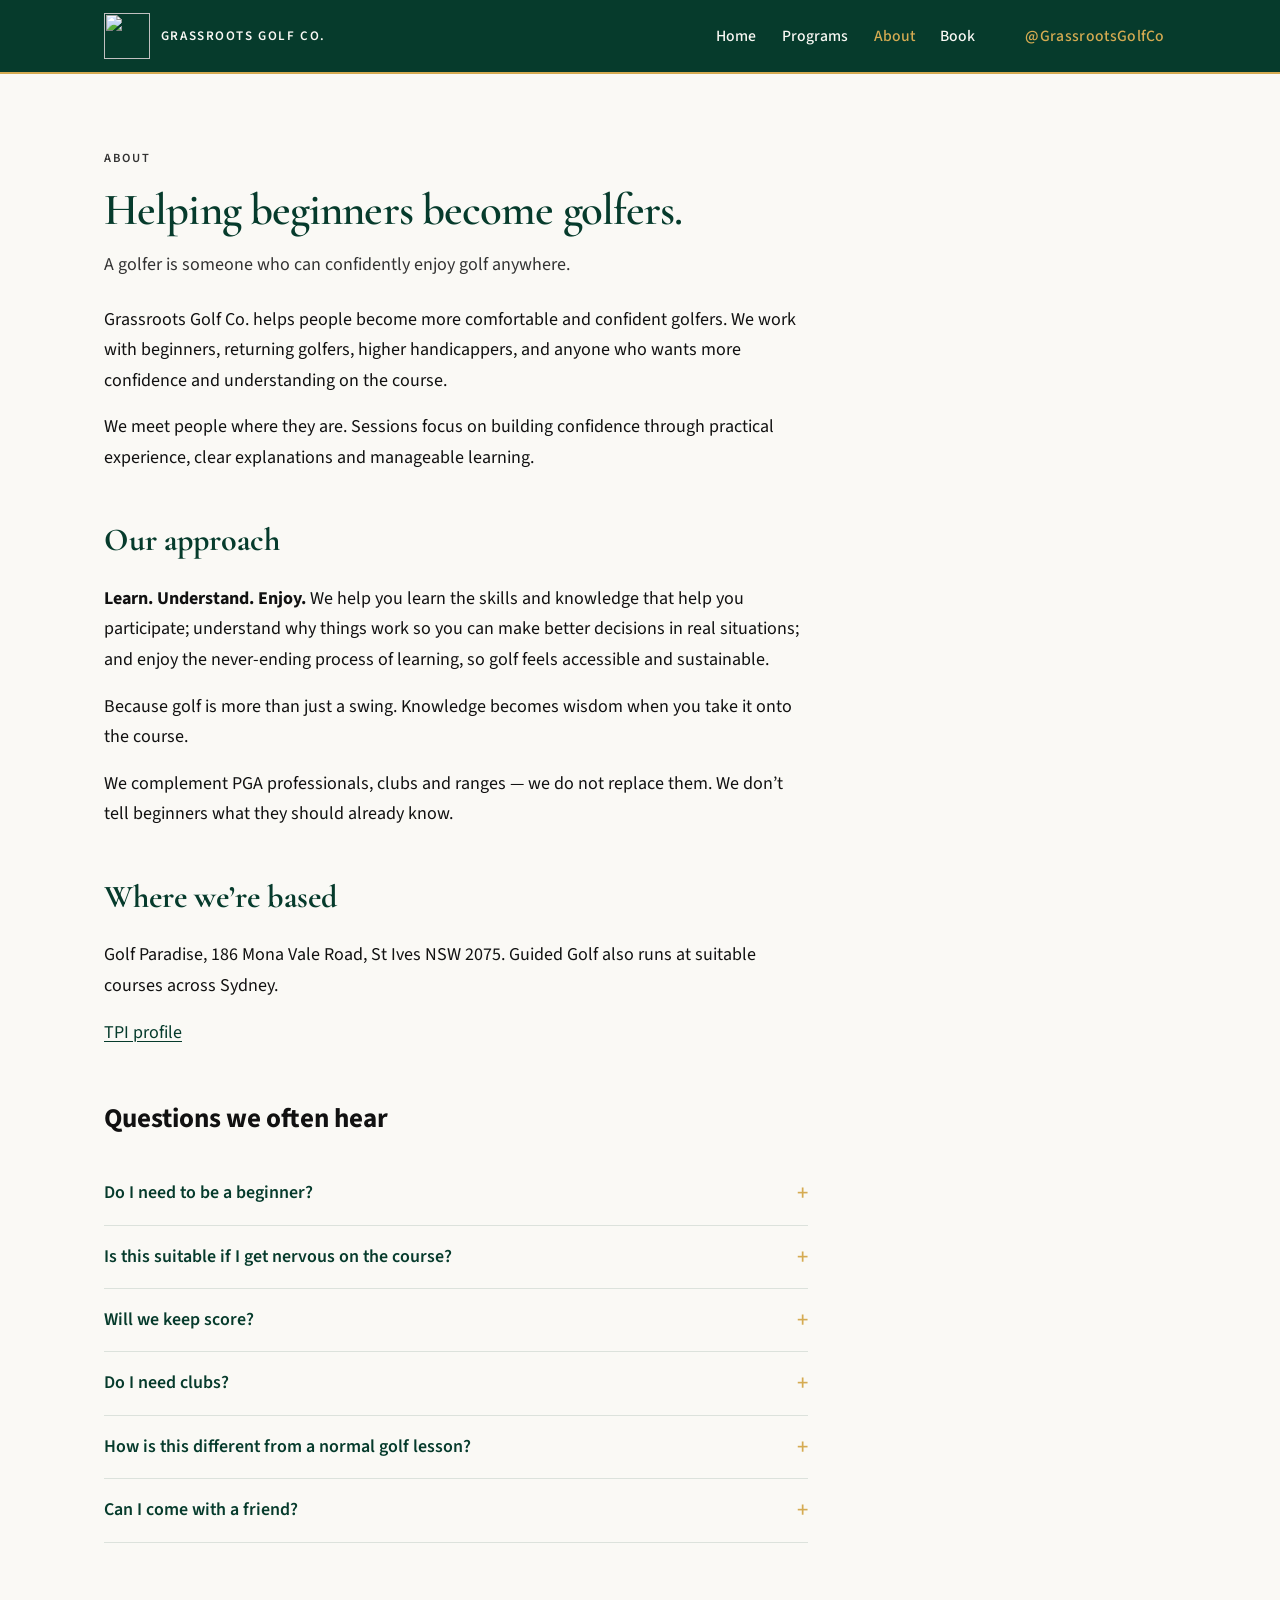
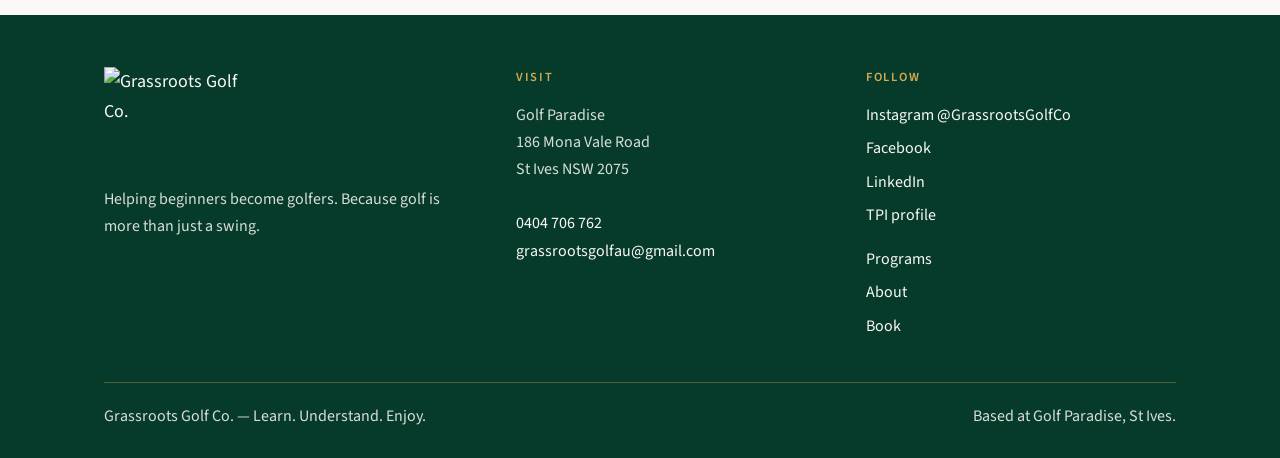
==== about.html @ ed4fa61e "Add About and Book pages, contact redirect and README" ====
<!DOCTYPE html>
<html lang="en-AU">
<head>
  <meta charset="UTF-8">
  <meta name="viewport" content="width=device-width, initial-scale=1.0">
  <title>About — Grassroots Golf Co.</title>
  <meta name="description" content="Grassroots Golf Co. helps beginners become golfers. Learn. Understand. Enjoy. Based at Golf Paradise, St Ives.">
  <link rel="icon" type="image/png" sizes="32x32" href="favicon-32.png">
  <link rel="icon" type="image/png" sizes="48x48" href="favicon-48.png">
  <link rel="apple-touch-icon" href="apple-touch-icon.png">
  <link rel="preconnect" href="https://fonts.googleapis.com">
  <link rel="preconnect" href="https://fonts.gstatic.com" crossorigin>
  <link href="https://fonts.googleapis.com/css2?family=Cormorant+Garamond:ital,wght@0,500;0,600;0,700;1,500&family=Source+Sans+3:ital,wght@0,400;0,500;0,600;1,400&display=swap" rel="stylesheet">
  <link rel="stylesheet" href="styles.css">
</head>
<body>
  <a class="skip-link" href="#main">Skip to content</a>
  <header class="site-header">
    <div class="header-inner">
      <a class="logo" href="index.html">
        <img src="logo-mark.png" width="256" height="253" alt="">
        <span class="logo-text">Grassroots Golf Co.</span>
      </a>
      <button type="button" class="nav-toggle" aria-controls="site-nav" aria-expanded="false" aria-label="Open menu">
        <span class="nav-toggle-bar"></span>
      </button>
      <nav id="site-nav" class="site-nav" aria-label="Primary">
        <ul>
          <li><a href="index.html">Home</a></li>
          <li><a href="programs.html">Programs</a></li>
          <li><a href="about.html" aria-current="page">About</a></li>
          <li><a href="book.html">Book</a></li>
        </ul>
        <a class="header-ig" href="https://www.instagram.com/grassrootsgolfco/" target="_blank" rel="noopener noreferrer">@GrassrootsGolfCo</a>
      </nav>
    </div>
  </header>
  <main id="main">
    <header class="page-hero">
      <div class="wrap">
        <p class="eyebrow">About</p>
        <h1>Helping beginners become golfers.</h1>
        <p>A golfer is someone who can confidently enjoy golf anywhere.</p>
      </div>
    </header>
    <div class="wrap" style="padding-bottom:4.5rem">
      <div class="prose">
        <p>Grassroots Golf Co. helps people become more comfortable and confident golfers. We work with beginners, returning golfers, higher handicappers, and anyone who wants more confidence and understanding on the course.</p>
        <p>We meet people where they are. Sessions focus on building confidence through practical experience, clear explanations and manageable learning.</p>
        <h2>Our approach</h2>
        <p><strong>Learn. Understand. Enjoy.</strong> We help you learn the skills and knowledge that help you participate; understand why things work so you can make better decisions in real situations; and enjoy the never-ending process of learning, so golf feels accessible and sustainable.</p>
        <p>Because golf is more than just a swing. Knowledge becomes wisdom when you take it onto the course.</p>
        <p>We complement PGA professionals, clubs and ranges — we do not replace them. We don’t tell beginners what they should already know.</p>
        <h2>Where we’re based</h2>
        <p>Golf Paradise, 186 Mona Vale Road, St Ives NSW 2075. Guided Golf also runs at suitable courses across Sydney.</p>
        <p><a href="https://www.mytpi.com/experts/775845" target="_blank" rel="noopener noreferrer">TPI profile</a></p>
      </div>
      <section class="faq" aria-labelledby="faq-heading">
        <h2 id="faq-heading">Questions we often hear</h2>
        <div class="faq-item">
          <details>
            <summary>Do I need to be a beginner?</summary>
            <p>No. We work with beginners, returning golfers, and people who already play but want more confidence and understanding on the course.</p>
          </details>
        </div>
        <div class="faq-item">
          <details>
            <summary>Is this suitable if I get nervous on the course?</summary>
            <p>Yes. A big part of what we do is helping golf feel less intimidating. The environment is practical, supportive and low pressure.</p>
          </details>
        </div>
        <div class="faq-item">
          <details>
            <summary>Will we keep score?</summary>
            <p>Only if it helps you. The focus is learning, confidence and enjoyment — not chasing a number.</p>
          </details>
        </div>
        <div class="faq-item">
          <details>
            <summary>Do I need clubs?</summary>
            <p>Bring them if you have them. If you don’t, mention it when you get in touch.</p>
          </details>
        </div>
        <div class="faq-item">
          <details>
            <summary>How is this different from a normal golf lesson?</summary>
            <p>The focus is comfortable playing: decisions, etiquette, expectations and real situations — not just the swing.</p>
          </details>
        </div>
        <div class="faq-item">
          <details>
            <summary>Can I come with a friend?</summary>
            <p>Yes. Guided Golf works well with small groups, and you are welcome to invite a friend. They should register too so their place can be accounted for.</p>
          </details>
        </div>
      </section>
    </div>
  </main>
  <footer class="site-footer">
    <div class="wrap">
      <div class="footer-grid">
        <div class="footer-brand">
          <img src="logo-lockup.png" width="507" height="349" alt="Grassroots Golf Co." class="footer-logo">
          <p>Helping beginners become golfers. Because golf is more than just a swing.</p>
        </div>
        <div>
          <h2>Visit</h2>
          <address>
            Golf Paradise<br>
            186 Mona Vale Road<br>
            St Ives NSW 2075<br><br>
            <a href="tel:+61404706762">0404 706 762</a><br>
            <a href="mailto:grassrootsgolfau@gmail.com">grassrootsgolfau@gmail.com</a>
          </address>
        </div>
        <div>
          <h2>Follow</h2>
          <ul class="social-links">
            <li><a href="https://www.instagram.com/grassrootsgolfco/" target="_blank" rel="noopener noreferrer">Instagram @GrassrootsGolfCo</a></li>
            <li><a href="https://www.facebook.com/profile.php?id=61594531462794" target="_blank" rel="noopener noreferrer">Facebook</a></li>
            <li><a href="https://www.linkedin.com/company/grasroots-golf-co" target="_blank" rel="noopener noreferrer">LinkedIn</a></li>
            <li><a href="https://www.mytpi.com/experts/775845" target="_blank" rel="noopener noreferrer">TPI profile</a></li>
          </ul>
          <ul class="footer-links" style="margin-top:1rem">
            <li><a href="programs.html">Programs</a></li>
            <li><a href="about.html">About</a></li>
            <li><a href="book.html">Book</a></li>
          </ul>
        </div>
      </div>
      <div class="footer-bottom">
        <p>Grassroots Golf Co. — Learn. Understand. Enjoy.</p>
        <p>Based at Golf Paradise, St Ives.</p>
      </div>
    </div>
  </footer>
  <script src="site.js"></script>
</body>
</html>
---- styles.css ----
/* Grassroots Golf Co. — A31 refresh
   Palette: cream #FAF9F5, forest green #063B2C, gold #D5AB52, black #111 */
:root {
  --cream: #FAF9F5;
  --cream-soft: #F1EEE6;
  --green: #063B2C;
  --green-shade: #04281E;
  --gold: #D5AB52;
  --gold-soft: #E3C37A;
  --black: #111111;
  --black-muted: #333333;
  --text: #111111;
  --header-h: 4.5rem;
  --shadow: 0 12px 40px rgba(6, 59, 44, 0.08);
  --radius: 1.1rem;
  --max: 70rem;
  --font-body: "Source Sans 3", "Segoe UI", sans-serif;
  --font-display: "Cormorant Garamond", Georgia, serif;
}

*,
*::before,
*::after {
  box-sizing: border-box;
  margin: 0;
  padding: 0;
}

html {
  scroll-behavior: smooth;
}

body {
  font-family: var(--font-body);
  font-size: 1.125rem;
  line-height: 1.7;
  color: var(--text);
  background: var(--cream);
  min-height: 100vh;
}

img {
  max-width: 100%;
  height: auto;
  display: block;
}

a {
  color: var(--green);
  text-decoration-thickness: 1px;
  text-underline-offset: 0.18em;
}

a:hover {
  color: var(--black);
}

:focus-visible {
  outline: 2px solid var(--gold);
  outline-offset: 3px;
}

.skip-link {
  position: absolute;
  left: 0.75rem;
  top: -3rem;
  z-index: 200;
  background: var(--gold);
  color: var(--black);
  padding: 0.5rem 0.9rem;
  font-weight: 600;
  text-decoration: none;
}

.skip-link:focus {
  top: 0.75rem;
}

/* Header */
.site-header {
  position: sticky;
  top: 0;
  z-index: 100;
  background: var(--green);
  border-bottom: 2px solid var(--gold);
}

.header-inner {
  max-width: var(--max);
  margin: 0 auto;
  min-height: var(--header-h);
  padding: 0.6rem 1.5rem;
  display: flex;
  align-items: center;
  justify-content: space-between;
  gap: 1rem;
}

.logo {
  display: flex;
  align-items: center;
  gap: 0.7rem;
  text-decoration: none;
  color: var(--cream);
  min-width: 0;
}

.logo:hover {
  color: var(--cream);
}

.logo img {
  width: 2.85rem;
  height: 2.85rem;
  object-fit: contain;
  flex-shrink: 0;
}

.logo-text {
  font-family: var(--font-body);
  font-weight: 600;
  font-size: 0.82rem;
  letter-spacing: 0.12em;
  text-transform: uppercase;
  white-space: nowrap;
}

.nav-toggle {
  display: none;
  width: 2.75rem;
  height: 2.75rem;
  border: 1px solid rgba(213, 171, 82, 0.55);
  border-radius: 0.4rem;
  background: transparent;
  cursor: pointer;
  position: relative;
}

.nav-toggle-bar,
.nav-toggle-bar::before,
.nav-toggle-bar::after {
  content: "";
  display: block;
  width: 1.15rem;
  height: 2px;
  background: var(--cream);
  position: absolute;
  left: 50%;
  margin-left: -0.575rem;
  transition: transform 0.2s ease, top 0.2s ease, opacity 0.2s ease;
}

.nav-toggle-bar {
  top: 50%;
  margin-top: -1px;
}

.nav-toggle-bar::before {
  top: -6px;
}

.nav-toggle-bar::after {
  top: 6px;
}

.nav-toggle[aria-expanded="true"] .nav-toggle-bar {
  background: transparent;
}

.nav-toggle[aria-expanded="true"] .nav-toggle-bar::before {
  top: 0;
  transform: rotate(45deg);
}

.nav-toggle[aria-expanded="true"] .nav-toggle-bar::after {
  top: 0;
  transform: rotate(-45deg);
}

.site-nav {
  display: flex;
  align-items: center;
  gap: 1.75rem;
}

.site-nav ul {
  list-style: none;
  display: flex;
  align-items: center;
  gap: 0.2rem;
}

.site-nav a {
  color: var(--cream);
  text-decoration: none;
  font-size: 0.98rem;
  font-weight: 500;
  padding: 0.45rem 0.7rem;
  border-radius: 0.35rem;
}

.site-nav a:hover,
.site-nav a:focus-visible {
  color: var(--gold);
}

.site-nav a[aria-current="page"] {
  color: var(--gold);
}

.header-ig {
  color: var(--gold) !important;
  font-size: 0.9rem;
  font-weight: 600;
  letter-spacing: 0.02em;
  text-decoration: none;
  white-space: nowrap;
}

.header-ig:hover {
  color: var(--cream) !important;
}

/* Layout */
.wrap {
  max-width: var(--max);
  margin: 0 auto;
  padding: 0 1.5rem;
}

/* Hero */
.hero {
  padding: 4.5rem 0 4rem;
}

.hero-grid {
  display: grid;
  grid-template-columns: 1.15fr 0.85fr;
  gap: 3rem;
  align-items: stretch;
}

.eyebrow {
  display: inline-block;
  font-size: 0.78rem;
  font-weight: 600;
  letter-spacing: 0.16em;
  text-transform: uppercase;
  color: var(--green);
  margin-bottom: 1rem;
}

.hero h1 {
  font-family: var(--font-display);
  font-weight: 600;
  font-size: clamp(2.4rem, 5.2vw, 4.15rem);
  line-height: 1.12;
  letter-spacing: -0.02em;
  color: var(--green);
  margin-bottom: 1.25rem;
}

.hero-lead {
  font-size: 1.2rem;
  color: var(--black-muted);
  max-width: 36rem;
  margin-bottom: 1.25rem;
}

.hero-copy {
  color: var(--black-muted);
  max-width: 36rem;
  margin-bottom: 2rem;
}

.hero-actions {
  display: flex;
  flex-wrap: wrap;
  gap: 0.85rem;
}

/* Buttons */
.btn {
  display: inline-flex;
  align-items: center;
  justify-content: center;
  gap: 0.4rem;
  padding: 0.85rem 1.45rem;
  border-radius: 999px;
  font-weight: 600;
  font-size: 1rem;
  text-decoration: none;
  border: 2px solid transparent;
  transition: background 0.15s ease, color 0.15s ease, border-color 0.15s ease, transform 0.15s ease;
}

.btn:hover {
  transform: translateY(-1px);
}

.btn-primary {
  background: var(--green);
  color: var(--cream);
  border-color: var(--green);
}

.btn-primary:hover,
.btn-primary:focus-visible {
  background: var(--green-shade);
  color: var(--cream);
  border-color: var(--gold);
}

.btn-secondary {
  background: transparent;
  color: var(--green);
  border-color: var(--gold);
}

.btn-secondary:hover,
.btn-secondary:focus-visible {
  background: var(--green);
  color: var(--cream);
  border-color: var(--green);
}

.btn-gold {
  background: var(--gold);
  color: var(--black);
  border-color: var(--gold);
}

.btn-gold:hover,
.btn-gold:focus-visible {
  background: var(--gold-soft);
  color: var(--black);
}

/* Photo placeholder */
.hero-placeholder {
  margin: 0;
  min-height: 22rem;
  height: 100%;
  border-radius: var(--radius);
  background:
    linear-gradient(160deg, rgba(6, 59, 44, 0.08), rgba(213, 171, 82, 0.12)),
    var(--cream-soft);
  border: 1px dashed rgba(213, 171, 82, 0.85);
  display: flex;
  flex-direction: column;
  align-items: center;
  justify-content: center;
  text-align: center;
  padding: 2.5rem 1.75rem;
  box-shadow: var(--shadow);
}

.hero-placeholder img {
  width: 7.5rem;
  height: 7.5rem;
  object-fit: contain;
  margin-bottom: 1.25rem;
  filter: none;
  opacity: 0.92;
}

.hero-placeholder .eyebrow {
  color: var(--green);
}

.hero-placeholder p {
  max-width: 22rem;
  color: var(--black-muted);
  font-size: 1rem;
}

/* Offer cards */
.section {
  padding: 4.25rem 0;
}

.section-header {
  max-width: 40rem;
  margin-bottom: 2.25rem;
}

.section h2,
.page-hero h1 {
  font-family: var(--font-display);
  font-weight: 600;
  font-size: clamp(2rem, 3.5vw, 2.85rem);
  line-height: 1.15;
  color: var(--green);
  letter-spacing: -0.02em;
}

.section-header p,
.page-hero p {
  margin-top: 0.85rem;
  color: var(--black-muted);
}

.card-grid {
  display: grid;
  grid-template-columns: repeat(3, 1fr);
  gap: 1.5rem;
}

.card {
  background: #fff;
  border-radius: var(--radius);
  padding: 1.75rem 1.6rem 1.6rem;
  box-shadow: var(--shadow);
  border: 1px solid rgba(6, 59, 44, 0.06);
  display: flex;
  flex-direction: column;
  position: relative;
}

.card::before {
  content: "";
  position: absolute;
  left: 1.6rem;
  right: 1.6rem;
  top: 0;
  height: 3px;
  background: var(--gold);
  border-radius: 0 0 2px 2px;
}

.card h3 {
  font-family: var(--font-display);
  font-size: 1.7rem;
  font-weight: 600;
  color: var(--green);
  margin: 0.4rem 0 0.7rem;
}

.card p {
  color: var(--black-muted);
  flex: 1;
}

.price-tag {
  margin-top: 1.15rem;
  font-size: 0.85rem;
  font-weight: 600;
  letter-spacing: 0.08em;
  text-transform: uppercase;
  color: var(--green);
}

.card-link {
  margin-top: 0.85rem;
  font-weight: 600;
  text-decoration: none;
  color: var(--green);
}

.card-link:hover {
  color: var(--black);
  text-decoration: underline;
}

/* Learn / Understand / Enjoy band */
.framework {
  background: var(--green);
  color: var(--cream);
  padding: 4.5rem 0;
}

.framework h2 {
  color: var(--cream);
  text-align: center;
  margin-bottom: 0.5rem;
}

.framework .band-intro {
  text-align: center;
  color: rgba(250, 249, 245, 0.82);
  max-width: 34rem;
  margin: 0 auto 2.5rem;
}

.framework-grid {
  display: grid;
  grid-template-columns: repeat(3, 1fr);
  gap: 1.5rem;
}

.framework-item {
  padding: 1.5rem 1.35rem;
  border: 1px solid rgba(213, 171, 82, 0.35);
  border-radius: var(--radius);
}

.framework-item h3 {
  font-family: var(--font-display);
  font-size: 1.85rem;
  font-weight: 600;
  color: var(--gold);
  margin-bottom: 0.5rem;
}

.framework-item p {
  color: rgba(250, 249, 245, 0.9);
}

/* Complement band */
.complement {
  padding: 3.25rem 0;
}

.complement-inner {
  display: grid;
  grid-template-columns: 1fr auto;
  gap: 2rem;
  align-items: center;
  padding: 2rem 2rem;
  background: #fff;
  border-radius: var(--radius);
  border-left: 4px solid var(--gold);
  box-shadow: var(--shadow);
}

.complement h2 {
  font-size: 2rem;
  margin-bottom: 0.5rem;
  color: var(--green);
}

.complement p {
  color: var(--black-muted);
  max-width: 40rem;
}

/* Page hero (inner pages) */
.page-hero {
  padding: 3.75rem 0 1.5rem;
}

.page-hero h1 {
  margin-bottom: 0.75rem;
}

/* Prose */
.prose {
  max-width: 44rem;
}

.prose p + p,
.prose h2 + p,
.prose h3 + p {
  margin-top: 1rem;
}

.prose h2 {
  font-family: var(--font-display);
  color: var(--green);
  font-size: 2rem;
  margin: 2.5rem 0 0.8rem;
}

.prose h3 {
  font-family: var(--font-display);
  color: var(--green);
  font-size: 1.45rem;
  margin: 1.75rem 0 0.5rem;
}

/* FAQ */
.faq {
  margin-top: 3rem;
  max-width: 44rem;
}

.faq h2 {
  margin-bottom: 1.25rem;
}

.faq-item {
  border-bottom: 1px solid rgba(6, 59, 44, 0.12);
}

.faq-item + .faq-item {
  margin-top: 0;
}

.faq-item details {
  padding: 1rem 0;
}

.faq-item summary {
  cursor: pointer;
  font-weight: 600;
  color: var(--green);
  list-style: none;
  display: flex;
  justify-content: space-between;
  align-items: center;
  gap: 1rem;
  font-size: 1.12rem;
}

.faq-item summary::-webkit-details-marker {
  display: none;
}

.faq-item summary::after {
  content: "+";
  color: var(--gold);
  font-size: 1.4rem;
  font-weight: 500;
  line-height: 1;
}

.faq-item details[open] summary::after {
  content: "–";
}

.faq-item details p {
  margin-top: 0.65rem;
  color: var(--black-muted);
  max-width: 42rem;
}

/* Book layout */
.book-grid {
  display: grid;
  grid-template-columns: 1.1fr 0.9fr;
  gap: 2rem;
  padding-bottom: 4.5rem;
}

.panel {
  background: #fff;
  border-radius: var(--radius);
  padding: 1.85rem 1.7rem;
  box-shadow: var(--shadow);
  border: 1px solid rgba(6, 59, 44, 0.06);
}

.panel h2 {
  font-family: var(--font-display);
  color: var(--green);
  font-size: 1.85rem;
  margin-bottom: 0.7rem;
}

.panel p + p {
  margin-top: 0.8rem;
}

.panel ul {
  margin: 0.8rem 0 1.2rem 1.15rem;
  color: var(--black-muted);
}

.contact-list {
  list-style: none;
  margin: 1rem 0 0;
  padding: 0;
}

.contact-list li {
  margin: 0;
  padding: 0.7rem 0;
  border-top: 1px solid rgba(6, 59, 44, 0.1);
  color: var(--black-muted);
}

.contact-list strong {
  display: block;
  color: var(--green);
  font-size: 0.8rem;
  letter-spacing: 0.1em;
  text-transform: uppercase;
  margin-bottom: 0.15rem;
}

.terms-note {
  margin-top: 1.25rem;
  padding: 0.9rem 1rem;
  background: var(--cream-soft);
  border-left: 3px solid var(--gold);
  border-radius: 0 0.5rem 0.5rem 0;
  color: var(--black);
  font-weight: 500;
}

/* Offer detail blocks on Programs */
.offer + .offer {
  margin-top: 1.5rem;
}

.offer {
  background: #fff;
  border-radius: var(--radius);
  padding: 2rem 1.85rem;
  box-shadow: var(--shadow);
  border: 1px solid rgba(6, 59, 44, 0.06);
}

.offer h2 {
  font-family: var(--font-display);
  color: var(--green);
  font-size: 2rem;
  margin-bottom: 0.7rem;
}

.offer p + p {
  margin-top: 0.8rem;
  color: var(--black-muted);
}

.offer .lead {
  color: var(--black);
}

/* Footer */
.site-footer {
  background: var(--green);
  color: var(--cream);
  padding: 3.25rem 0 1.75rem;
  margin-top: auto;
}

.footer-grid {
  display: grid;
  grid-template-columns: 1.2fr 1fr 1fr;
  gap: 2.5rem;
  padding-bottom: 2.25rem;
  border-bottom: 1px solid rgba(213, 171, 82, 0.35);
}

.footer-brand img {
  width: 9.5rem;
  height: auto;
  margin-bottom: 0.9rem;
}

.footer-brand p,
.site-footer p,
.site-footer li,
.site-footer address {
  color: rgba(250, 249, 245, 0.86);
  font-style: normal;
  font-size: 1rem;
}

.site-footer h2 {
  font-family: var(--font-body);
  font-size: 0.78rem;
  font-weight: 600;
  letter-spacing: 0.14em;
  text-transform: uppercase;
  color: var(--gold);
  margin-bottom: 0.85rem;
}

.site-footer a {
  color: var(--cream);
  text-decoration: none;
}

.site-footer a:hover {
  color: var(--gold);
}

.footer-links,
.social-links {
  list-style: none;
}

.footer-links li,
.social-links li {
  margin-bottom: 0.4rem;
}

.footer-bottom {
  display: flex;
  justify-content: space-between;
  gap: 1rem;
  flex-wrap: wrap;
  padding-top: 1.25rem;
  font-size: 0.92rem;
  color: rgba(250, 249, 245, 0.7);
}

/* Responsive */
@media (max-width: 860px) {
  .nav-toggle {
    display: inline-block;
    margin-left: auto;
  }

  .site-nav {
    display: none;
    position: absolute;
    top: 100%;
    left: 0;
    right: 0;
    background: var(--green-shade);
    border-bottom: 2px solid var(--gold);
    flex-direction: column;
    align-items: stretch;
    padding: 0.75rem 1.25rem 1.25rem;
    gap: 0.35rem;
  }

  body.nav-open .site-nav {
    display: flex;
  }

  .site-nav ul {
    flex-direction: column;
    align-items: stretch;
    gap: 0;
  }

  .site-nav a {
    display: block;
    padding: 0.75rem 0.4rem;
  }

  .hero-grid,
  .card-grid,
  .framework-grid,
  .book-grid,
  .footer-grid,
  .complement-inner {
    grid-template-columns: 1fr;
  }

  .hero {
    padding: 2.75rem 0 3rem;
  }

  .hero-placeholder {
    min-height: 16rem;
  }

  .logo-text {
    font-size: 0.72rem;
    letter-spacing: 0.08em;
  }
}

@media (prefers-reduced-motion: reduce) {
  html {
    scroll-behavior: auto;
  }

  *,
  *::before,
  *::after {
    animation: none !important;
    transition: none !important;
  }
}
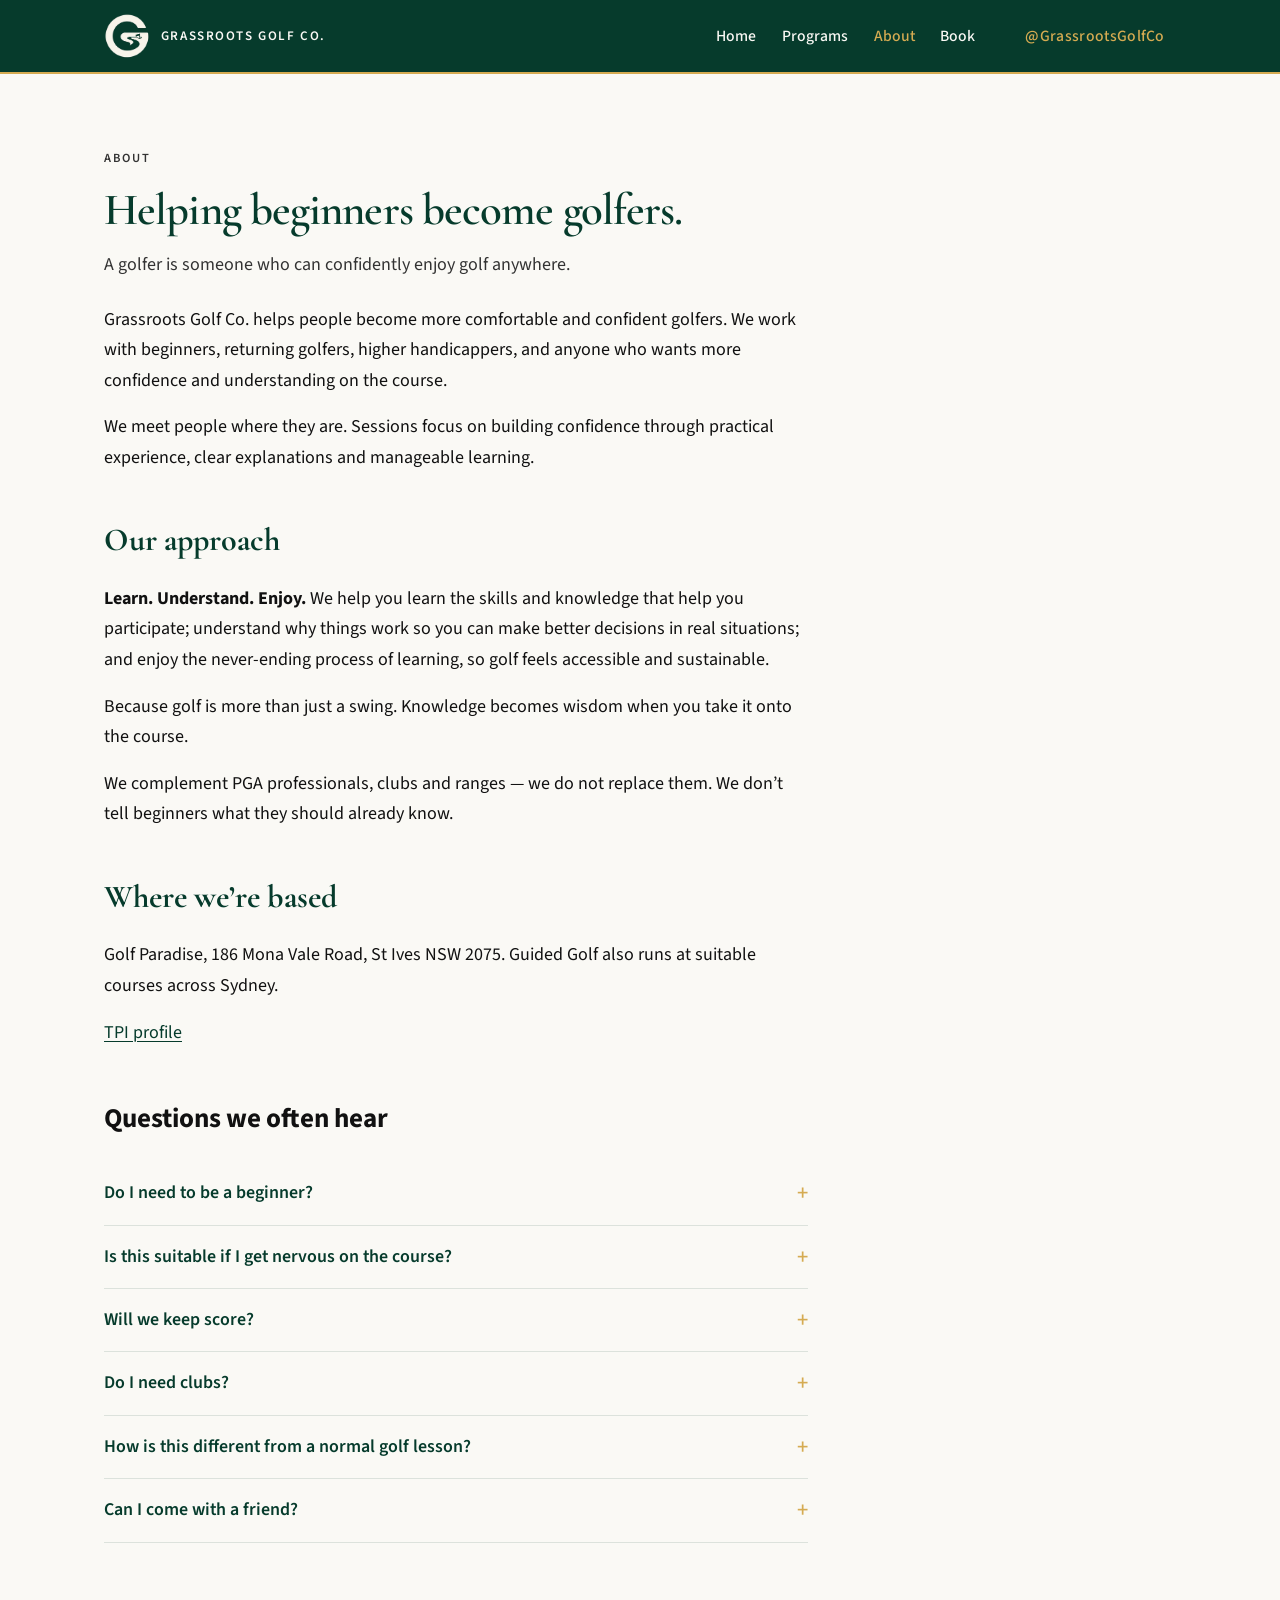
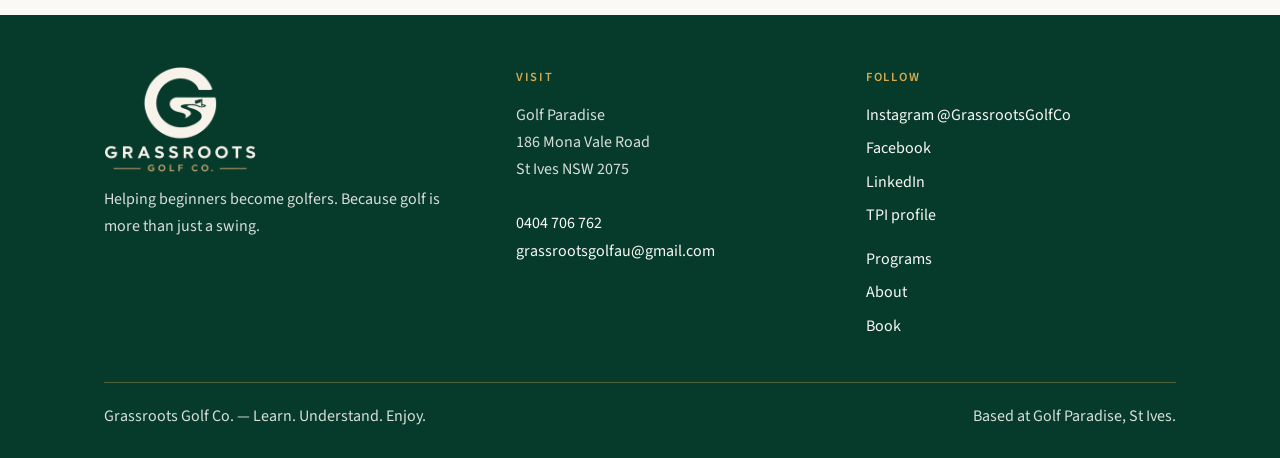
==== commit 44d76b27: "Align About and Book with the shared logo and favicon treatment" ====
--- a/about.html
+++ b/about.html
@@ -5,9 +5,9 @@
   <meta name="viewport" content="width=device-width, initial-scale=1.0">
   <title>About — Grassroots Golf Co.</title>
   <meta name="description" content="Grassroots Golf Co. helps beginners become golfers. Learn. Understand. Enjoy. Based at Golf Paradise, St Ives.">
-  <link rel="icon" type="image/png" sizes="32x32" href="favicon-32.png">
-  <link rel="icon" type="image/png" sizes="48x48" href="favicon-48.png">
-  <link rel="apple-touch-icon" href="apple-touch-icon.png">
+  <link rel="icon" type="image/png" sizes="32x32" href="[data-uri]">
+  <link rel="icon" type="image/png" sizes="48x48" href="[data-uri]">
+  <link rel="apple-touch-icon" href="[data-uri]">
   <link rel="preconnect" href="https://fonts.googleapis.com">
   <link rel="preconnect" href="https://fonts.gstatic.com" crossorigin>
   <link href="https://fonts.googleapis.com/css2?family=Cormorant+Garamond:ital,wght@0,500;0,600;0,700;1,500&family=Source+Sans+3:ital,wght@0,400;0,500;0,600;1,400&display=swap" rel="stylesheet">
@@ -18,7 +18,7 @@
   <header class="site-header">
     <div class="header-inner">
       <a class="logo" href="index.html">
-        <img src="logo-mark.png" width="256" height="253" alt="">
+        <img src="[data-uri]" width="256" height="253" alt="">
         <span class="logo-text">Grassroots Golf Co.</span>
       </a>
       <button type="button" class="nav-toggle" aria-controls="site-nav" aria-expanded="false" aria-label="Open menu">
@@ -100,7 +100,7 @@
     <div class="wrap">
       <div class="footer-grid">
         <div class="footer-brand">
-          <img src="logo-lockup.png" width="507" height="349" alt="Grassroots Golf Co." class="footer-logo">
+          <div class="footer-logo" role="img" aria-label="Grassroots Golf Co."></div>
           <p>Helping beginners become golfers. Because golf is more than just a swing.</p>
         </div>
         <div>
--- a/styles.css
+++ b/styles.css
@@ -733,10 +733,12 @@
   border-bottom: 1px solid rgba(213, 171, 82, 0.35);
 }
 
-.footer-brand img {
+.footer-logo {
+  display: block;
   width: 9.5rem;
-  height: auto;
+  height: 6.55rem;
   margin-bottom: 0.9rem;
+  background: url("[data-uri]") center / contain no-repeat;
 }
 
 .footer-brand p,
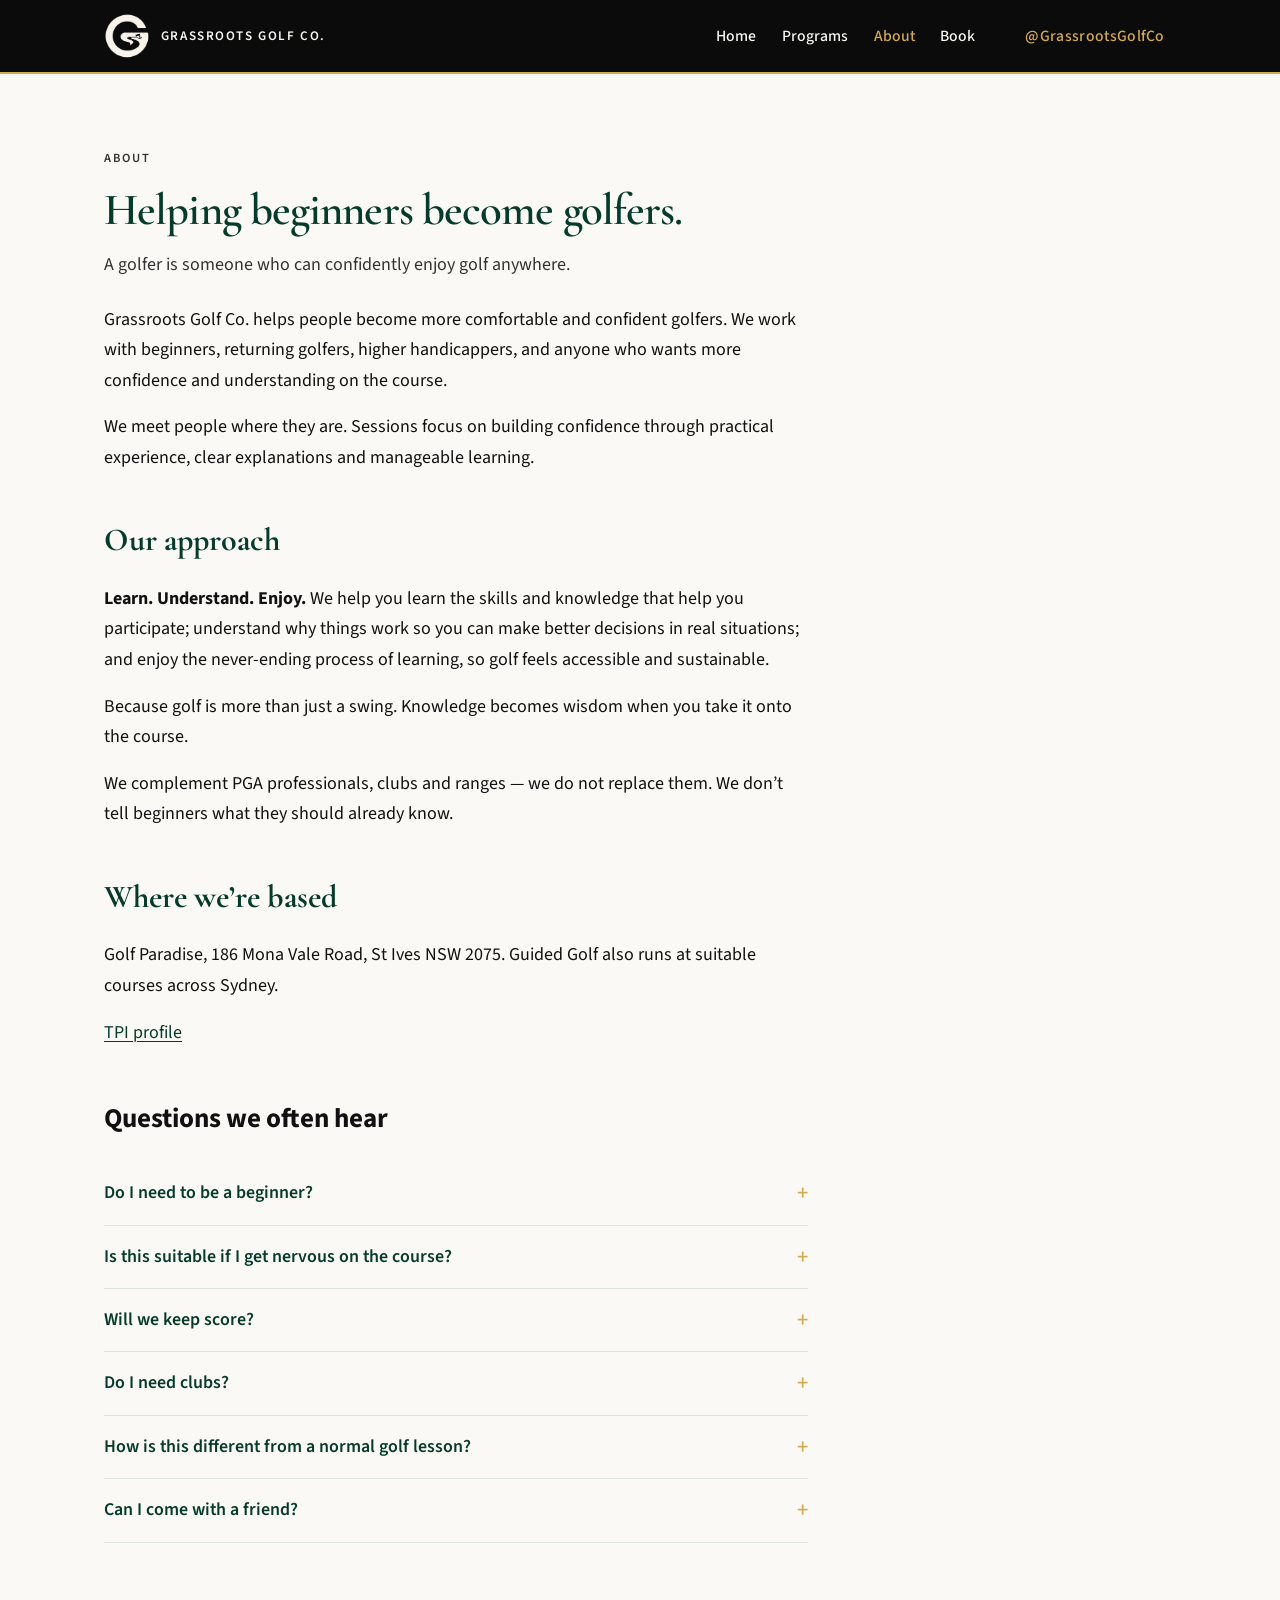
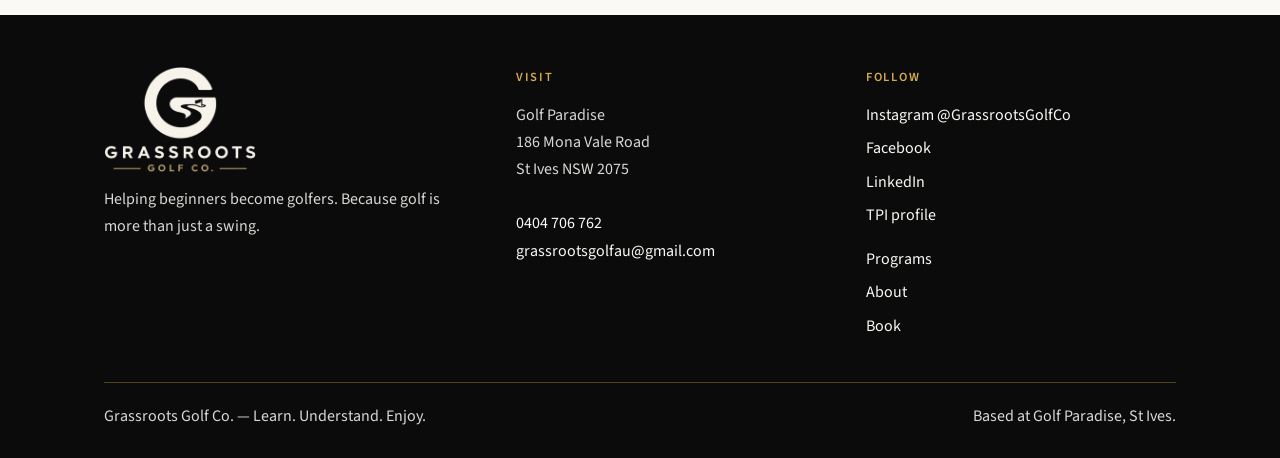
==== commit fa6bb0c2: "Update About and Book favicons to the cream logo on black" ====
--- a/about.html
+++ b/about.html
@@ -5,9 +5,9 @@
   <meta name="viewport" content="width=device-width, initial-scale=1.0">
   <title>About — Grassroots Golf Co.</title>
   <meta name="description" content="Grassroots Golf Co. helps beginners become golfers. Learn. Understand. Enjoy. Based at Golf Paradise, St Ives.">
-  <link rel="icon" type="image/png" sizes="32x32" href="[data-uri]">
-  <link rel="icon" type="image/png" sizes="48x48" href="[data-uri]">
-  <link rel="apple-touch-icon" href="[data-uri]">
+  <link rel="icon" type="image/png" sizes="32x32" href="[data-uri]">
+  <link rel="icon" type="image/png" sizes="48x48" href="[data-uri]">
+  <link rel="apple-touch-icon" href="[data-uri]">
   <link rel="preconnect" href="https://fonts.googleapis.com">
   <link rel="preconnect" href="https://fonts.gstatic.com" crossorigin>
   <link href="https://fonts.googleapis.com/css2?family=Cormorant+Garamond:ital,wght@0,500;0,600;0,700;1,500&family=Source+Sans+3:ital,wght@0,400;0,500;0,600;1,400&display=swap" rel="stylesheet">
--- a/styles.css
+++ b/styles.css
@@ -1,8 +1,11 @@
 /* Grassroots Golf Co. — A31 refresh
-   Palette: cream #FAF9F5, forest green #063B2C, gold #D5AB52, black #111 */
+   Hierarchy: cream #FAF9F5 background; black #0B0B0B banners;
+   green #063B2C secondary; gold #D5AB52 accent; body text #111 */
 :root {
   --cream: #FAF9F5;
   --cream-soft: #F1EEE6;
+  --ink: #0B0B0B;
+  --ink-soft: #161616;
   --green: #063B2C;
   --green-shade: #04281E;
   --gold: #D5AB52;
@@ -11,7 +14,7 @@
   --black-muted: #333333;
   --text: #111111;
   --header-h: 4.5rem;
-  --shadow: 0 12px 40px rgba(6, 59, 44, 0.08);
+  --shadow: 0 12px 40px rgba(11, 11, 11, 0.08);
   --radius: 1.1rem;
   --max: 70rem;
   --font-body: "Source Sans 3", "Segoe UI", sans-serif;
@@ -81,7 +84,7 @@
   position: sticky;
   top: 0;
   z-index: 100;
-  background: var(--green);
+  background: var(--ink);
   border-bottom: 2px solid var(--gold);
 }
 
@@ -464,7 +467,7 @@
 
 /* Learn / Understand / Enjoy band */
 .framework {
-  background: var(--green);
+  background: var(--ink);
   color: var(--cream);
   padding: 4.5rem 0;
 }
@@ -719,7 +722,7 @@
 
 /* Footer */
 .site-footer {
-  background: var(--green);
+  background: var(--ink);
   color: var(--cream);
   padding: 3.25rem 0 1.75rem;
   margin-top: auto;
@@ -802,7 +805,7 @@
     top: 100%;
     left: 0;
     right: 0;
-    background: var(--green-shade);
+    background: var(--ink-soft);
     border-bottom: 2px solid var(--gold);
     flex-direction: column;
     align-items: stretch;
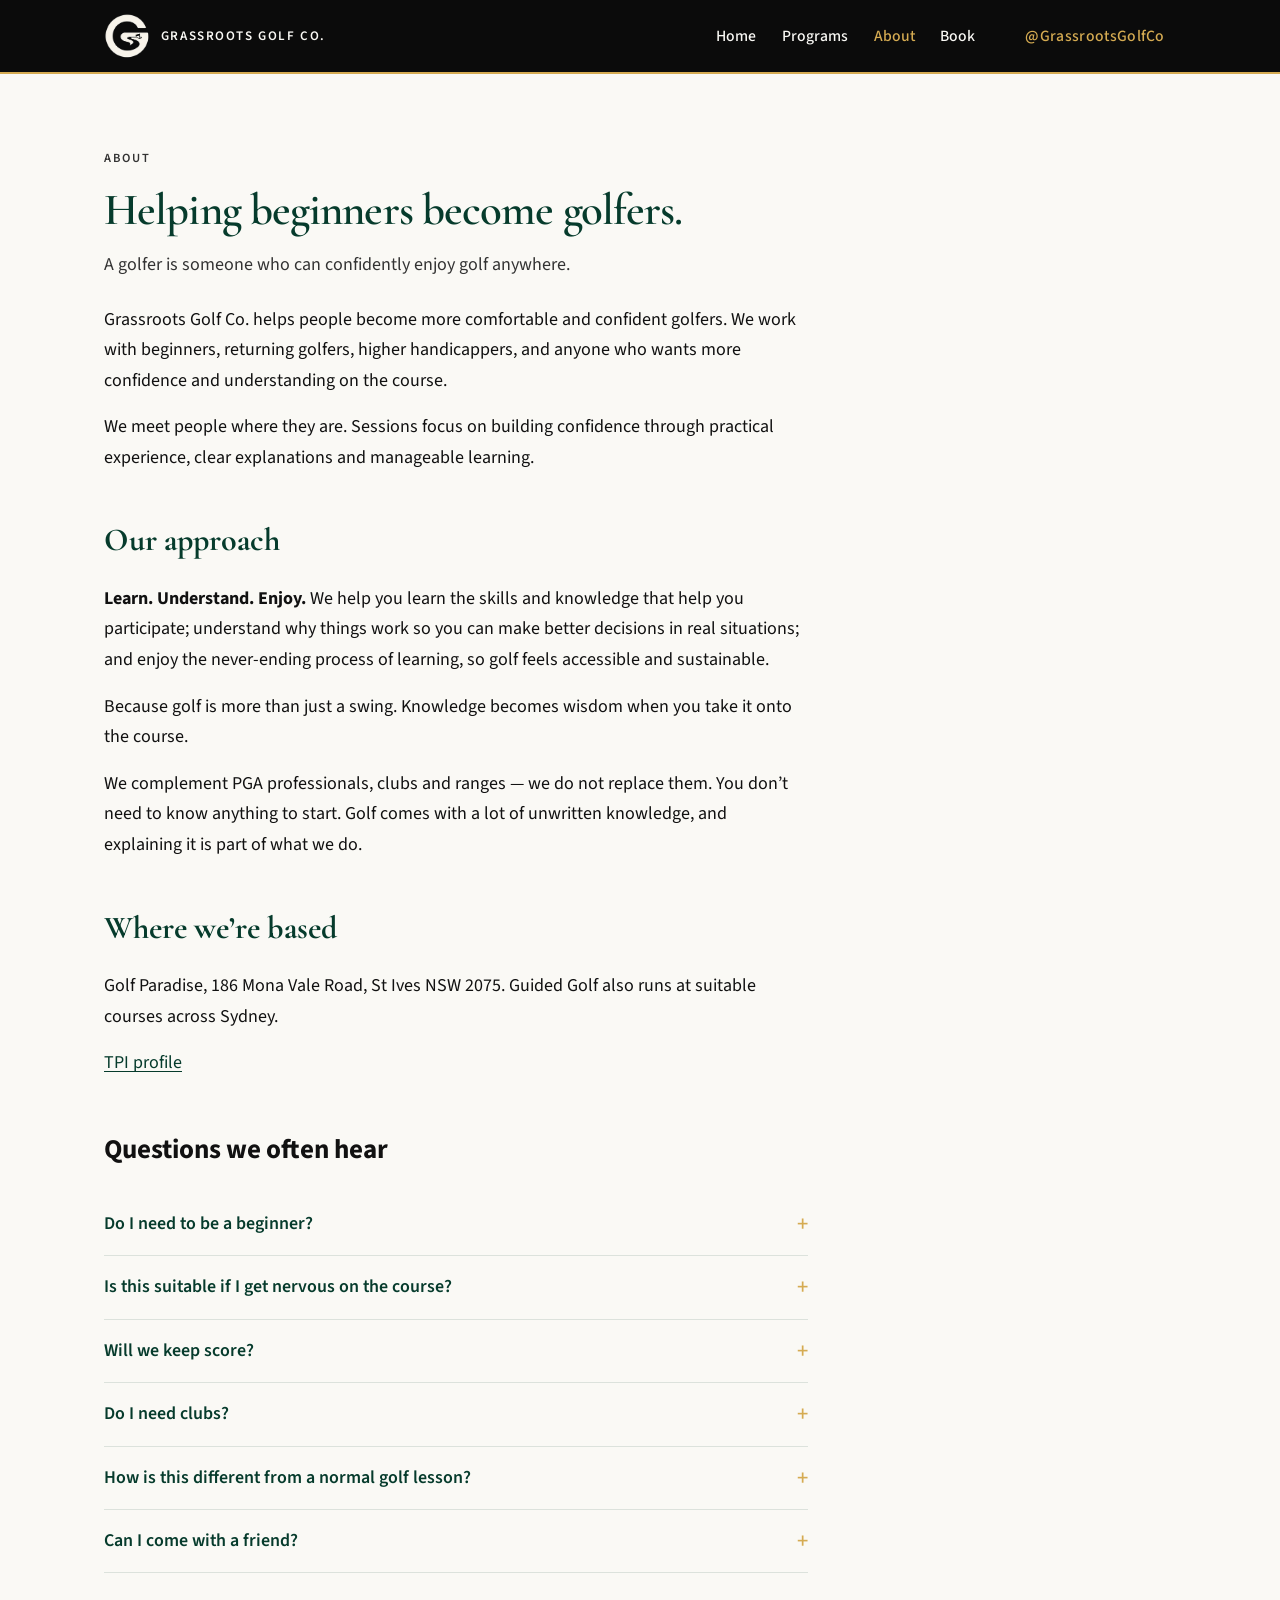
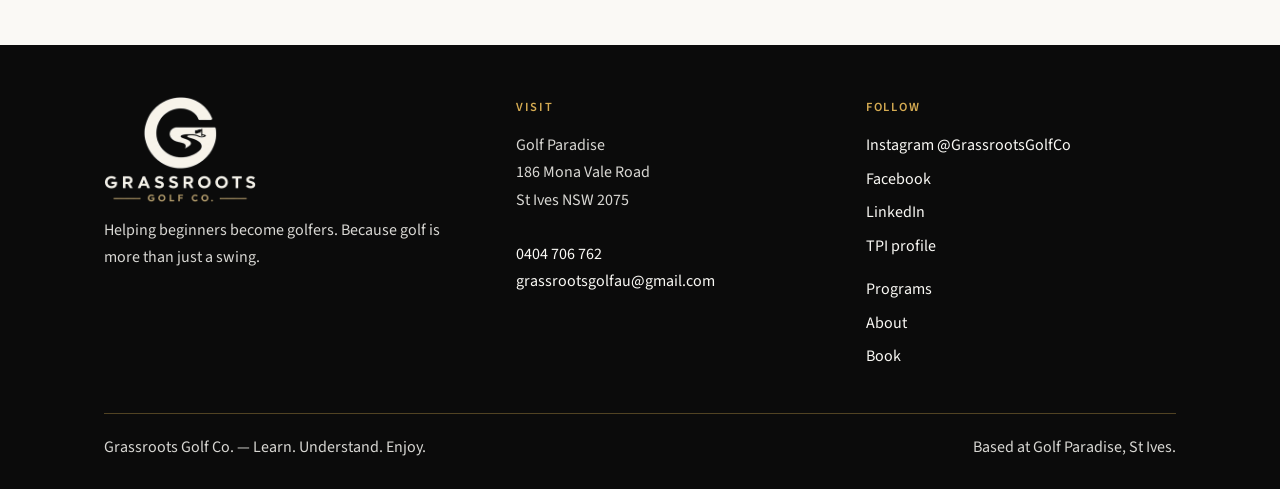
==== commit 8b1c5cf5: "Update About wording" ====
--- a/about.html
+++ b/about.html
@@ -50,7 +50,7 @@
         <h2>Our approach</h2>
         <p><strong>Learn. Understand. Enjoy.</strong> We help you learn the skills and knowledge that help you participate; understand why things work so you can make better decisions in real situations; and enjoy the never-ending process of learning, so golf feels accessible and sustainable.</p>
         <p>Because golf is more than just a swing. Knowledge becomes wisdom when you take it onto the course.</p>
-        <p>We complement PGA professionals, clubs and ranges — we do not replace them. We don’t tell beginners what they should already know.</p>
+        <p>We complement PGA professionals, clubs and ranges — we do not replace them. You don’t need to know anything to start. Golf comes with a lot of unwritten knowledge, and explaining it is part of what we do.</p>
         <h2>Where we’re based</h2>
         <p>Golf Paradise, 186 Mona Vale Road, St Ives NSW 2075. Guided Golf also runs at suitable courses across Sydney.</p>
         <p><a href="https://www.mytpi.com/experts/775845" target="_blank" rel="noopener noreferrer">TPI profile</a></p>
--- a/styles.css
+++ b/styles.css
@@ -339,42 +339,26 @@
   color: var(--black);
 }
 
-/* Photo placeholder */
-.hero-placeholder {
+/* Hero logo panel */
+.hero-brand {
   margin: 0;
   min-height: 22rem;
   height: 100%;
   border-radius: var(--radius);
-  background:
-    linear-gradient(160deg, rgba(6, 59, 44, 0.08), rgba(213, 171, 82, 0.12)),
-    var(--cream-soft);
-  border: 1px dashed rgba(213, 171, 82, 0.85);
+  background: #171616; /* matches the official logo's black */
+  border: 1px solid rgba(213, 171, 82, 0.55);
   display: flex;
-  flex-direction: column;
   align-items: center;
   justify-content: center;
-  text-align: center;
-  padding: 2.5rem 1.75rem;
+  overflow: hidden;
   box-shadow: var(--shadow);
 }
 
-.hero-placeholder img {
-  width: 7.5rem;
-  height: 7.5rem;
+.hero-brand img {
+  width: 100%;
+  height: 100%;
   object-fit: contain;
-  margin-bottom: 1.25rem;
-  filter: none;
-  opacity: 0.92;
-}
-
-.hero-placeholder .eyebrow {
-  color: var(--green);
-}
-
-.hero-placeholder p {
-  max-width: 22rem;
-  color: var(--black-muted);
-  font-size: 1rem;
+  object-position: center;
 }
 
 /* Offer cards */
@@ -841,7 +825,7 @@
     padding: 2.75rem 0 3rem;
   }
 
-  .hero-placeholder {
+  .hero-brand {
     min-height: 16rem;
   }
 
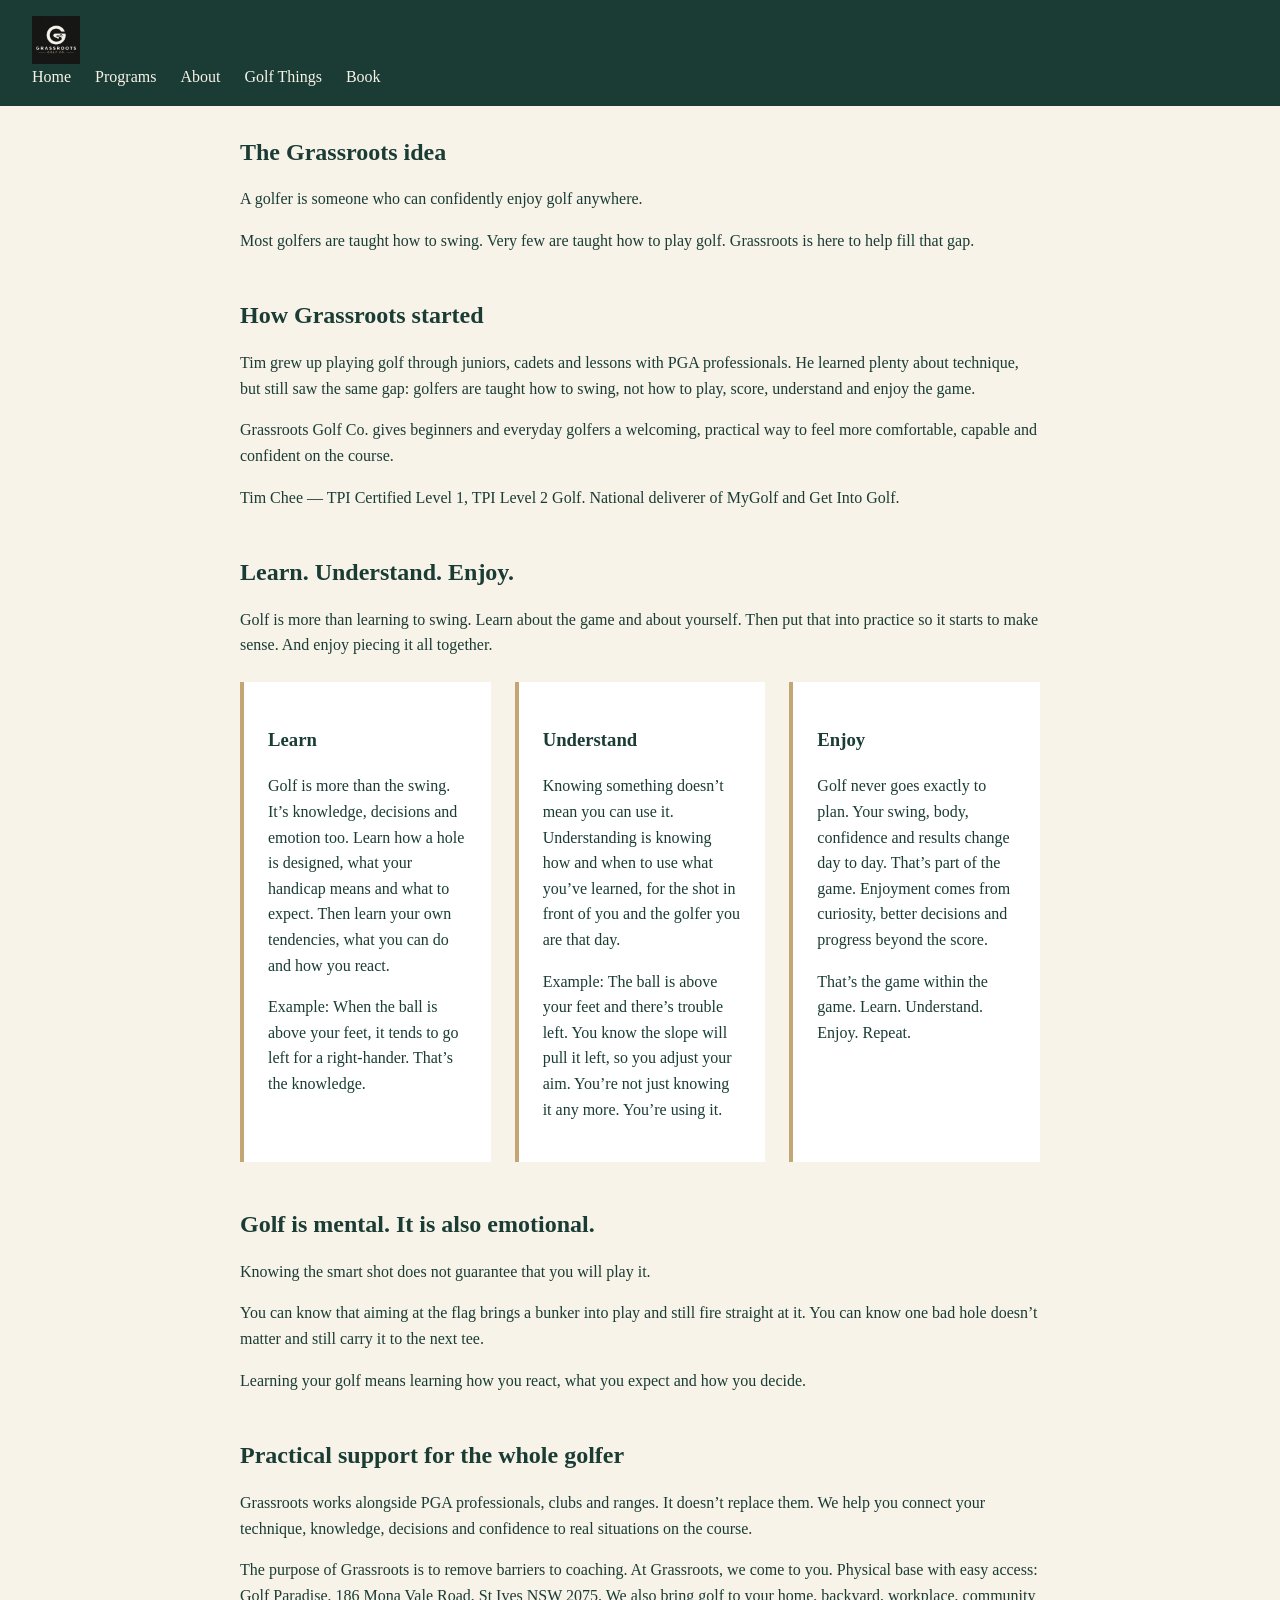
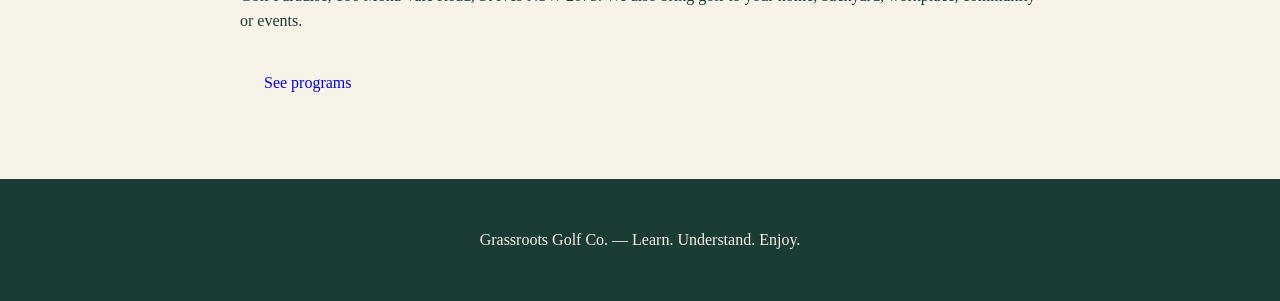
==== commit 737fd7d9: "Website v2 preview: implement Master Spec v3-2 structure and locked decisions (5 pages, Programs nav" ====
--- a/about.html
+++ b/about.html
@@ -3,137 +3,65 @@
 <head>
   <meta charset="UTF-8">
   <meta name="viewport" content="width=device-width, initial-scale=1.0">
-  <title>About — Grassroots Golf Co.</title>
-  <meta name="description" content="Grassroots Golf Co. helps beginners become golfers. Learn. Understand. Enjoy. Based at Golf Paradise, St Ives.">
-  <link rel="icon" type="image/png" sizes="32x32" href="[data-uri]">
-  <link rel="icon" type="image/png" sizes="48x48" href="[data-uri]">
-  <link rel="apple-touch-icon" href="[data-uri]">
-  <link rel="preconnect" href="https://fonts.googleapis.com">
-  <link rel="preconnect" href="https://fonts.gstatic.com" crossorigin>
-  <link href="https://fonts.googleapis.com/css2?family=Cormorant+Garamond:ital,wght@0,500;0,600;0,700;1,500&family=Source+Sans+3:ital,wght@0,400;0,500;0,600;1,400&display=swap" rel="stylesheet">
-  <link rel="stylesheet" href="styles.css">
+  <title>Our Philosophy | Grassroots Golf Co.</title>
+  <meta name="description" content="Discover the Grassroots approach: learn about golf and yourself, use it in real situations and enjoy piecing it all together.">
+  <link rel="stylesheet" href="styles-v2.css">
 </head>
 <body>
-  <a class="skip-link" href="#main">Skip to content</a>
-  <header class="site-header">
-    <div class="header-inner">
-      <a class="logo" href="index.html">
-        <img src="[data-uri]" width="256" height="253" alt="">
-        <span class="logo-text">Grassroots Golf Co.</span>
-      </a>
-      <button type="button" class="nav-toggle" aria-controls="site-nav" aria-expanded="false" aria-label="Open menu">
-        <span class="nav-toggle-bar"></span>
-      </button>
-      <nav id="site-nav" class="site-nav" aria-label="Primary">
-        <ul>
-          <li><a href="index.html">Home</a></li>
-          <li><a href="programs.html">Programs</a></li>
-          <li><a href="about.html" aria-current="page">About</a></li>
-          <li><a href="book.html">Book</a></li>
-        </ul>
-        <a class="header-ig" href="https://www.instagram.com/grassrootsgolfco/" target="_blank" rel="noopener noreferrer">@GrassrootsGolfCo</a>
-      </nav>
-    </div>
+  <header>
+    <nav aria-label="Primary">
+      <div class="logo"><img src="Grassroots_Golf_LinkedIn_Logo_600x600.png" alt="Grassroots Golf Co." width="48" height="48"></div>
+      <ul>
+        <li><a href="/">Home</a></li>
+        <li><a href="/programs.html">Programs</a></li>
+        <li><a href="/about.html">About</a></li>
+        <li><a href="/golf-things.html">Golf Things</a></li>
+        <li><a href="/book.html">Book</a></li>
+      </ul>
+    </nav>
   </header>
-  <main id="main">
-    <header class="page-hero">
-      <div class="wrap">
-        <p class="eyebrow">About</p>
-        <h1>Helping beginners become golfers.</h1>
-        <p>A golfer is someone who can confidently enjoy golf anywhere.</p>
+
+  <main>
+    <section>
+      <h1>The Grassroots idea</h1>
+      <p>A golfer is someone who can confidently enjoy golf anywhere.</p>
+      <p>Most golfers are taught how to swing. Very few are taught how to play golf. Grassroots is here to help fill that gap.</p>
+    </section>
+
+    <section>
+      <h2>How Grassroots started</h2>
+      <p>Tim grew up playing golf through juniors, cadets and lessons with PGA professionals. He learned plenty about technique, but still saw the same gap: golfers are taught how to swing, not how to play, score, understand and enjoy the game.</p>
+      <p>Grassroots Golf Co. gives beginners and everyday golfers a welcoming, practical way to feel more comfortable, capable and confident on the course.</p>
+      <p>Tim Chee — TPI Certified Level 1, TPI Level 2 Golf. National deliverer of MyGolf and Get Into Golf.</p>
+    </section>
+
+    <section>
+      <h2>Learn. Understand. Enjoy.</h2>
+      <p>Golf is more than learning to swing. Learn about the game and about yourself. Then put that into practice so it starts to make sense. And enjoy piecing it all together.</p>
+      <div class="cards">
+        <div class="card"><h3>Learn</h3><p>Golf is more than the swing. It’s knowledge, decisions and emotion too. Learn how a hole is designed, what your handicap means and what to expect. Then learn your own tendencies, what you can do and how you react.</p><p>Example: When the ball is above your feet, it tends to go left for a right-hander. That’s the knowledge.</p></div>
+        <div class="card"><h3>Understand</h3><p>Knowing something doesn’t mean you can use it. Understanding is knowing how and when to use what you’ve learned, for the shot in front of you and the golfer you are that day.</p><p>Example: The ball is above your feet and there’s trouble left. You know the slope will pull it left, so you adjust your aim. You’re not just knowing it any more. You’re using it.</p></div>
+        <div class="card"><h3>Enjoy</h3><p>Golf never goes exactly to plan. Your swing, body, confidence and results change day to day. That’s part of the game. Enjoyment comes from curiosity, better decisions and progress beyond the score.</p><p>That’s the game within the game. Learn. Understand. Enjoy. Repeat.</p></div>
       </div>
-    </header>
-    <div class="wrap" style="padding-bottom:4.5rem">
-      <div class="prose">
-        <p>Grassroots Golf Co. helps people become more comfortable and confident golfers. We work with beginners, returning golfers, higher handicappers, and anyone who wants more confidence and understanding on the course.</p>
-        <p>We meet people where they are. Sessions focus on building confidence through practical experience, clear explanations and manageable learning.</p>
-        <h2>Our approach</h2>
-        <p><strong>Learn. Understand. Enjoy.</strong> We help you learn the skills and knowledge that help you participate; understand why things work so you can make better decisions in real situations; and enjoy the never-ending process of learning, so golf feels accessible and sustainable.</p>
-        <p>Because golf is more than just a swing. Knowledge becomes wisdom when you take it onto the course.</p>
-        <p>We complement PGA professionals, clubs and ranges — we do not replace them. You don’t need to know anything to start. Golf comes with a lot of unwritten knowledge, and explaining it is part of what we do.</p>
-        <h2>Where we’re based</h2>
-        <p>Golf Paradise, 186 Mona Vale Road, St Ives NSW 2075. Guided Golf also runs at suitable courses across Sydney.</p>
-        <p><a href="https://www.mytpi.com/experts/775845" target="_blank" rel="noopener noreferrer">TPI profile</a></p>
-      </div>
-      <section class="faq" aria-labelledby="faq-heading">
-        <h2 id="faq-heading">Questions we often hear</h2>
-        <div class="faq-item">
-          <details>
-            <summary>Do I need to be a beginner?</summary>
-            <p>No. We work with beginners, returning golfers, and people who already play but want more confidence and understanding on the course.</p>
-          </details>
-        </div>
-        <div class="faq-item">
-          <details>
-            <summary>Is this suitable if I get nervous on the course?</summary>
-            <p>Yes. A big part of what we do is helping golf feel less intimidating. The environment is practical, supportive and low pressure.</p>
-          </details>
-        </div>
-        <div class="faq-item">
-          <details>
-            <summary>Will we keep score?</summary>
-            <p>Only if it helps you. The focus is learning, confidence and enjoyment — not chasing a number.</p>
-          </details>
-        </div>
-        <div class="faq-item">
-          <details>
-            <summary>Do I need clubs?</summary>
-            <p>Bring them if you have them. If you don’t, mention it when you get in touch.</p>
-          </details>
-        </div>
-        <div class="faq-item">
-          <details>
-            <summary>How is this different from a normal golf lesson?</summary>
-            <p>The focus is comfortable playing: decisions, etiquette, expectations and real situations — not just the swing.</p>
-          </details>
-        </div>
-        <div class="faq-item">
-          <details>
-            <summary>Can I come with a friend?</summary>
-            <p>Yes. Guided Golf works well with small groups, and you are welcome to invite a friend. They should register too so their place can be accounted for.</p>
-          </details>
-        </div>
-      </section>
-    </div>
+    </section>
+
+    <section>
+      <h2>Golf is mental. It is also emotional.</h2>
+      <p>Knowing the smart shot does not guarantee that you will play it.</p>
+      <p>You can know that aiming at the flag brings a bunker into play and still fire straight at it. You can know one bad hole doesn’t matter and still carry it to the next tee.</p>
+      <p>Learning your golf means learning how you react, what you expect and how you decide.</p>
+    </section>
+
+    <section>
+      <h2>Practical support for the whole golfer</h2>
+      <p>Grassroots works alongside PGA professionals, clubs and ranges. It doesn’t replace them. We help you connect your technique, knowledge, decisions and confidence to real situations on the course.</p>
+      <p>The purpose of Grassroots is to remove barriers to coaching. At Grassroots, we come to you. Physical base with easy access: Golf Paradise, 186 Mona Vale Road, St Ives NSW 2075. We also bring golf to your home, backyard, workplace, community or events.</p>
+      <a href="/programs.html" class="btn">See programs</a>
+    </section>
   </main>
-  <footer class="site-footer">
-    <div class="wrap">
-      <div class="footer-grid">
-        <div class="footer-brand">
-          <div class="footer-logo" role="img" aria-label="Grassroots Golf Co."></div>
-          <p>Helping beginners become golfers. Because golf is more than just a swing.</p>
-        </div>
-        <div>
-          <h2>Visit</h2>
-          <address>
-            Golf Paradise<br>
-            186 Mona Vale Road<br>
-            St Ives NSW 2075<br><br>
-            <a href="tel:+61404706762">0404 706 762</a><br>
-            <a href="mailto:grassrootsgolfau@gmail.com">grassrootsgolfau@gmail.com</a>
-          </address>
-        </div>
-        <div>
-          <h2>Follow</h2>
-          <ul class="social-links">
-            <li><a href="https://www.instagram.com/grassrootsgolfco/" target="_blank" rel="noopener noreferrer">Instagram @GrassrootsGolfCo</a></li>
-            <li><a href="https://www.facebook.com/profile.php?id=61594531462794" target="_blank" rel="noopener noreferrer">Facebook</a></li>
-            <li><a href="https://www.linkedin.com/company/grasroots-golf-co" target="_blank" rel="noopener noreferrer">LinkedIn</a></li>
-            <li><a href="https://www.mytpi.com/experts/775845" target="_blank" rel="noopener noreferrer">TPI profile</a></li>
-          </ul>
-          <ul class="footer-links" style="margin-top:1rem">
-            <li><a href="programs.html">Programs</a></li>
-            <li><a href="about.html">About</a></li>
-            <li><a href="book.html">Book</a></li>
-          </ul>
-        </div>
-      </div>
-      <div class="footer-bottom">
-        <p>Grassroots Golf Co. — Learn. Understand. Enjoy.</p>
-        <p>Based at Golf Paradise, St Ives.</p>
-      </div>
-    </div>
+
+  <footer>
+    <p>Grassroots Golf Co. — Learn. Understand. Enjoy.</p>
   </footer>
-  <script src="site.js"></script>
 </body>
-</html>
+</html>
--- a/styles-v2.css
+++ b/styles-v2.css
@@ -0,0 +1,112 @@
+/* Grassroots Golf v2 preview styles — deep green, warm cream, restrained gold */
+:root {
+  --green: #1a3c34;
+  --cream: #f7f3e9;
+  --gold: #c4a574;
+  --text: #1a3c34;
+}
+body {
+  font-family: Georgia, "Times New Roman", serif;
+  background: var(--cream);
+  color: var(--text);
+  line-height: 1.6;
+  margin: 0;
+  padding: 0;
+}
+header {
+  background: var(--green);
+  color: var(--cream);
+  padding: 1rem 2rem;
+}
+nav ul {
+  list-style: none;
+  display: flex;
+  gap: 1.5rem;
+  padding: 0;
+  margin: 0;
+}
+nav a {
+  color: var(--cream);
+  text-decoration: none;
+}
+nav a:hover {
+  color: var(--gold);
+}
+.logo img {
+  vertical-align: middle;
+  margin-right: 1rem;
+}
+main {
+  max-width: 800px;
+  margin: 2rem auto;
+  padding: 0 1.5rem;
+}
+section {
+  margin-bottom: 3rem;
+}
+h1, h2 {
+  color: var(--green);
+  line-height: 1.2;
+}
+.eyebrow {
+  text-transform: uppercase;
+  letter-spacing: 0.05em;
+  font-size: 0.85rem;
+  color: var(--gold);
+}
+.btn {
+  display: inline-block;
+  padding: 0.75rem 1.5rem;
+  margin: 0.5rem 0.5rem 0.5rem 0;
+  text-decoration: none;
+  border-radius: 4px;
+}
+.btn.primary {
+  background: var(--green);
+  color: var(--cream);
+}
+.btn.secondary {
+  background: transparent;
+  color: var(--green);
+  border: 1px solid var(--green);
+}
+.cards {
+  display: grid;
+  grid-template-columns: repeat(auto-fit, minmax(220px, 1fr));
+  gap: 1.5rem;
+  margin: 1.5rem 0;
+}
+.card {
+  background: white;
+  padding: 1.5rem;
+  border-left: 4px solid var(--gold);
+}
+.things article {
+  margin-bottom: 1.5rem;
+  padding-bottom: 1rem;
+  border-bottom: 1px solid #e0d8c8;
+}
+footer {
+  background: var(--green);
+  color: var(--cream);
+  padding: 2rem;
+  text-align: center;
+  margin-top: 4rem;
+}
+footer a {
+  color: var(--gold);
+}
+form label {
+  display: block;
+  margin: 1rem 0 0.25rem;
+}
+input, textarea {
+  width: 100%;
+  max-width: 400px;
+  padding: 0.5rem;
+  border: 1px solid var(--green);
+}
+@media (max-width: 600px) {
+  nav ul { flex-direction: column; gap: 0.5rem; }
+  main { padding: 0 1rem; }
+}
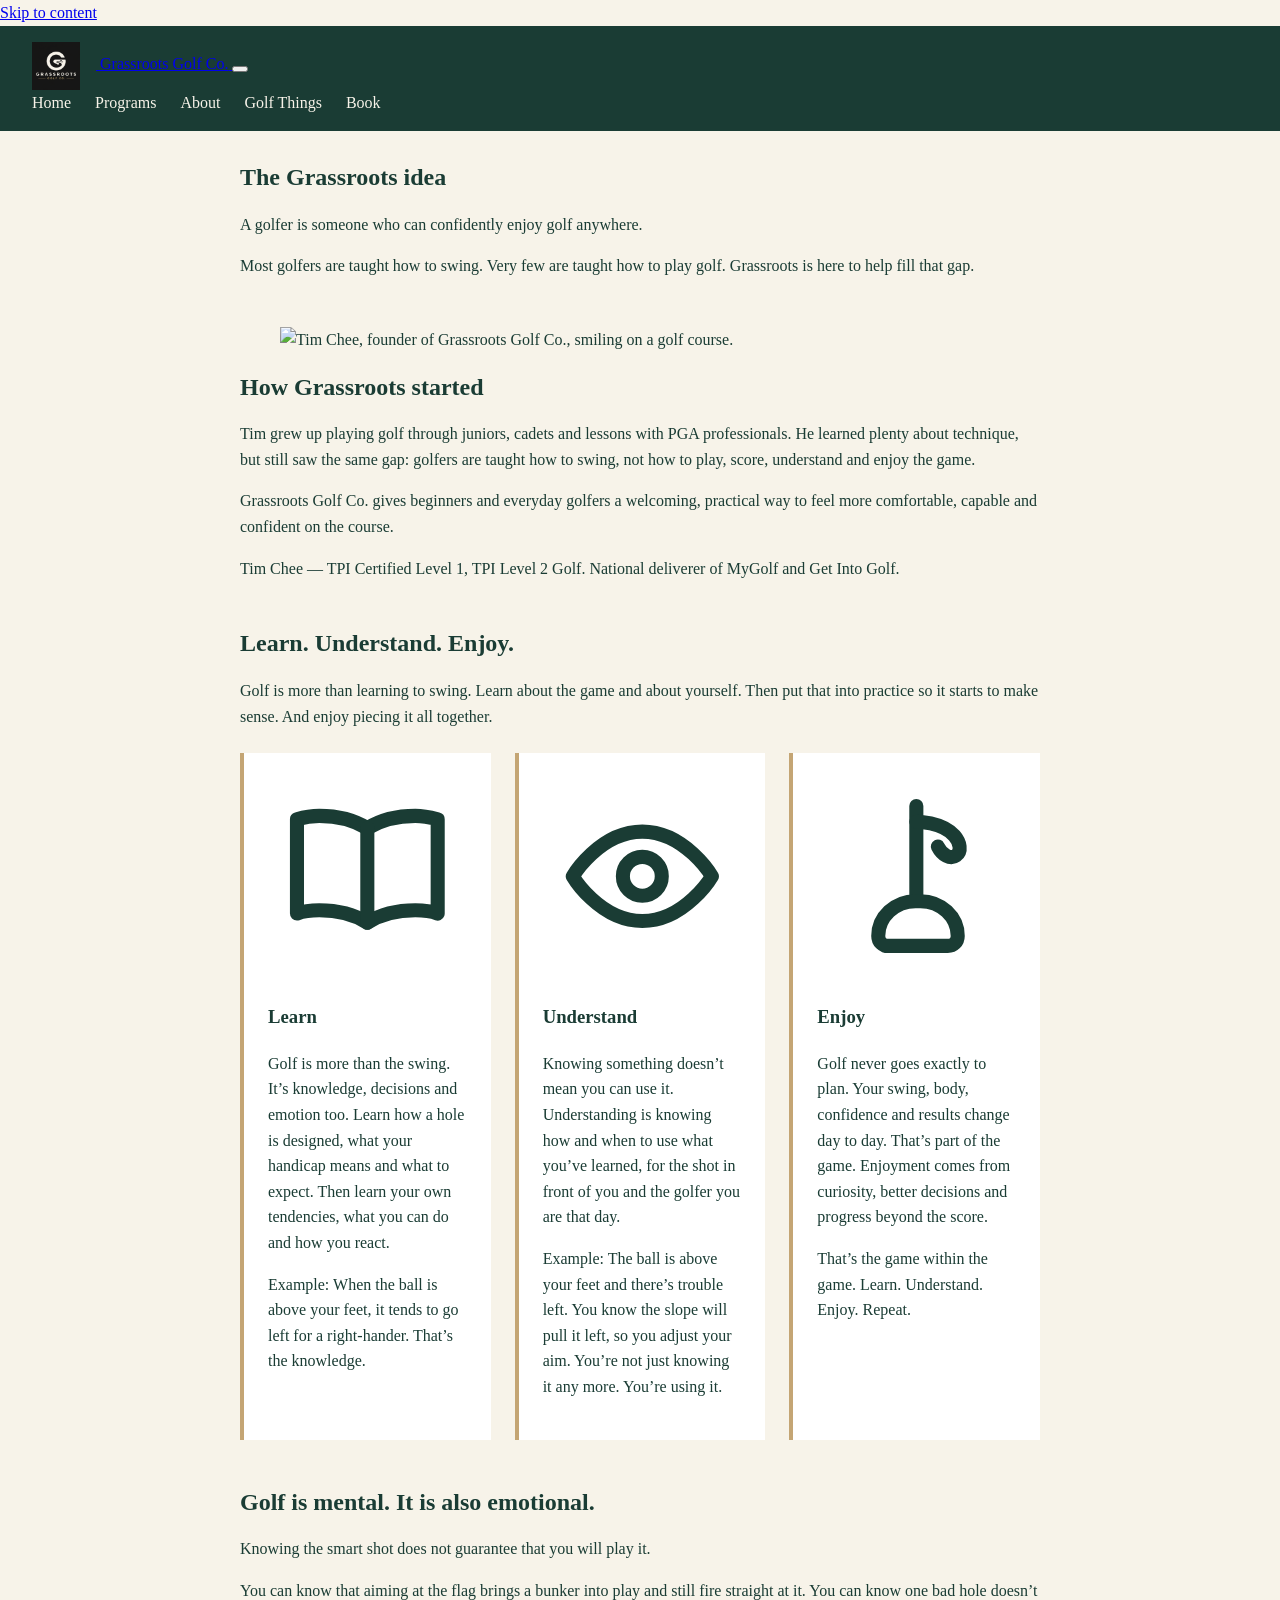
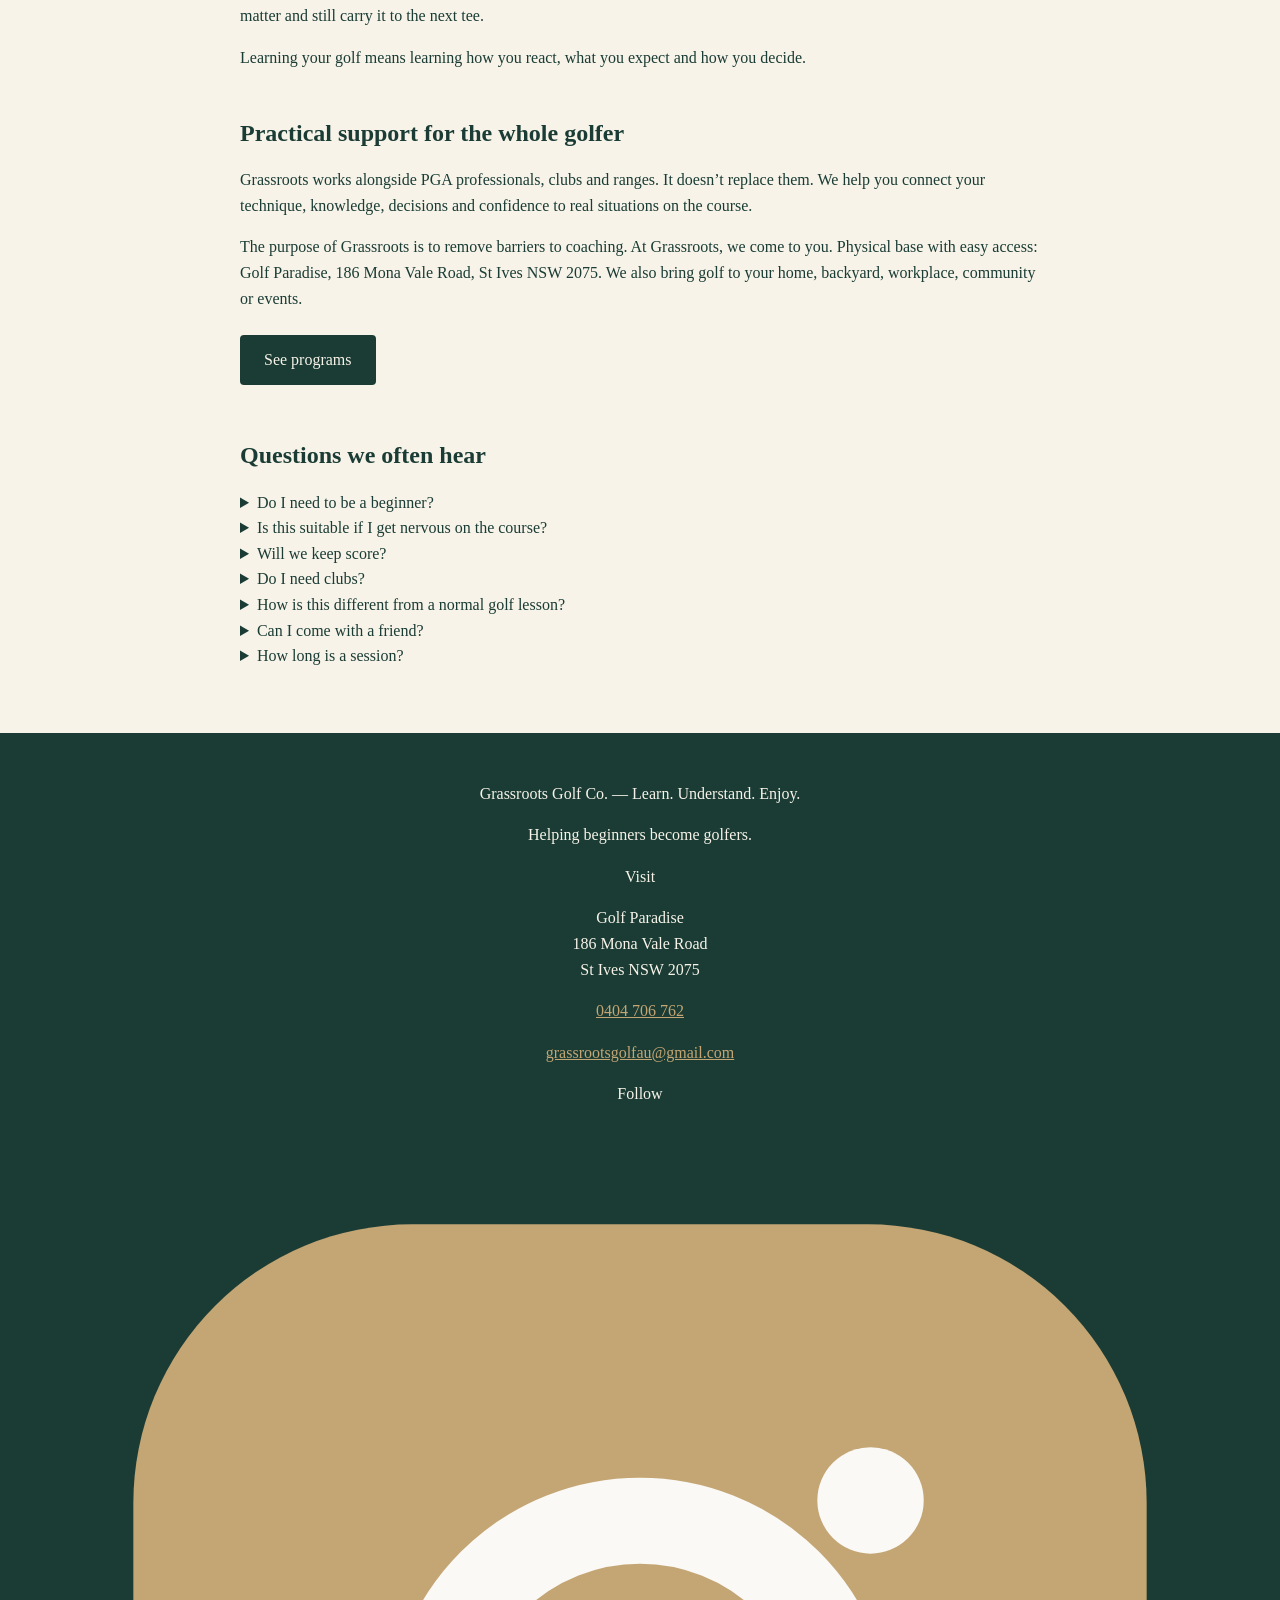
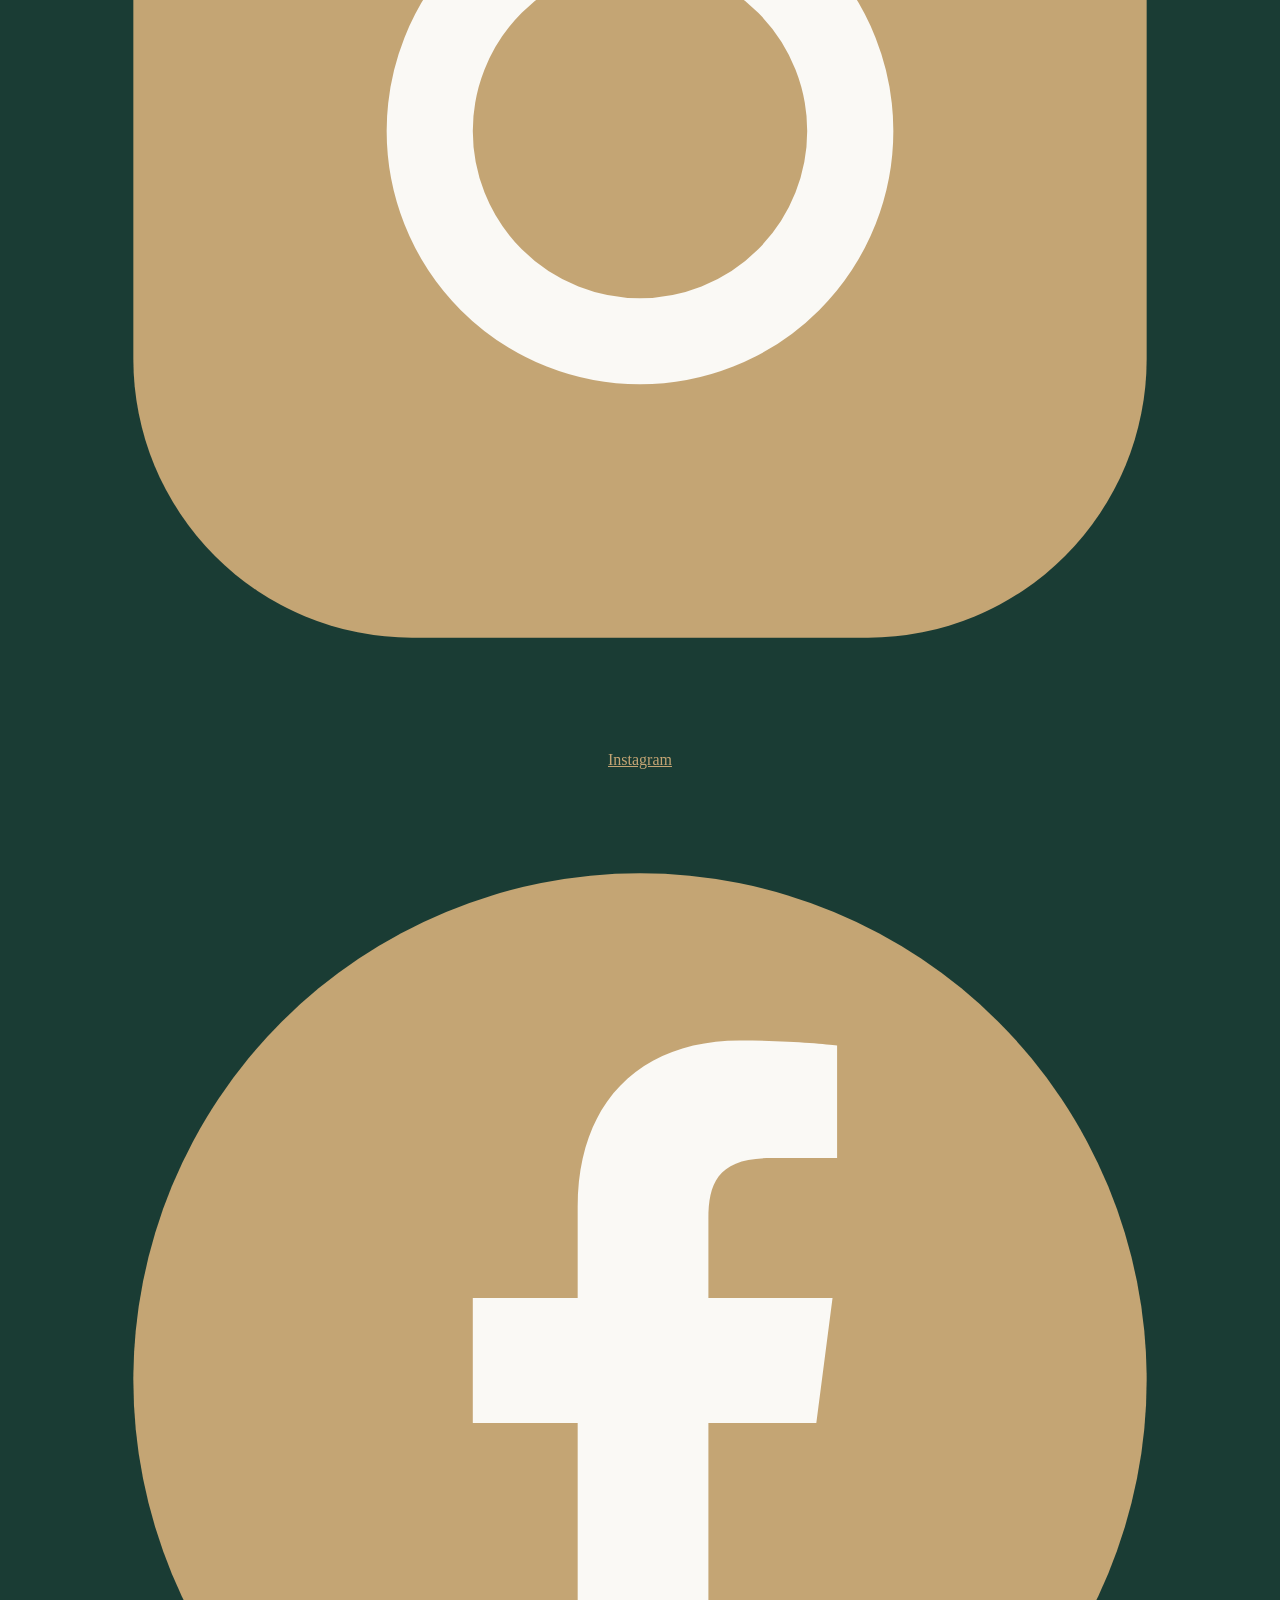
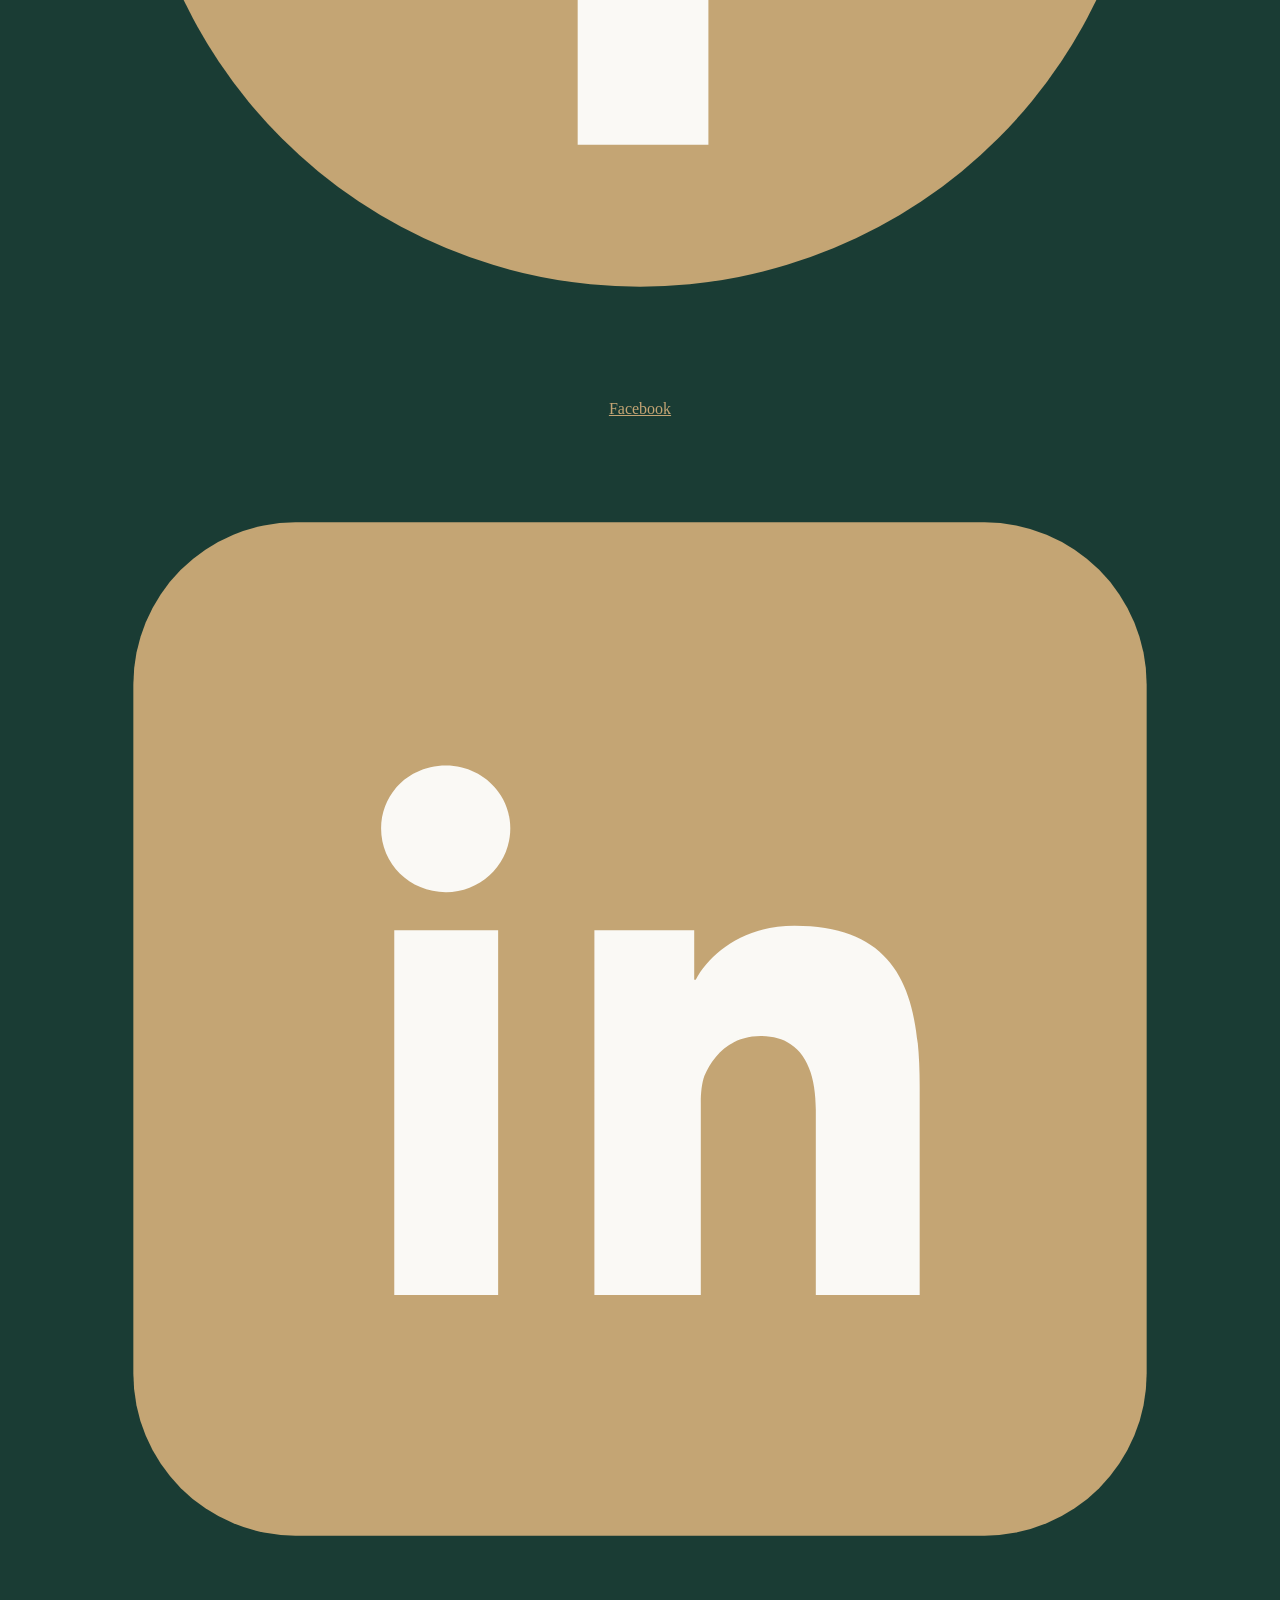
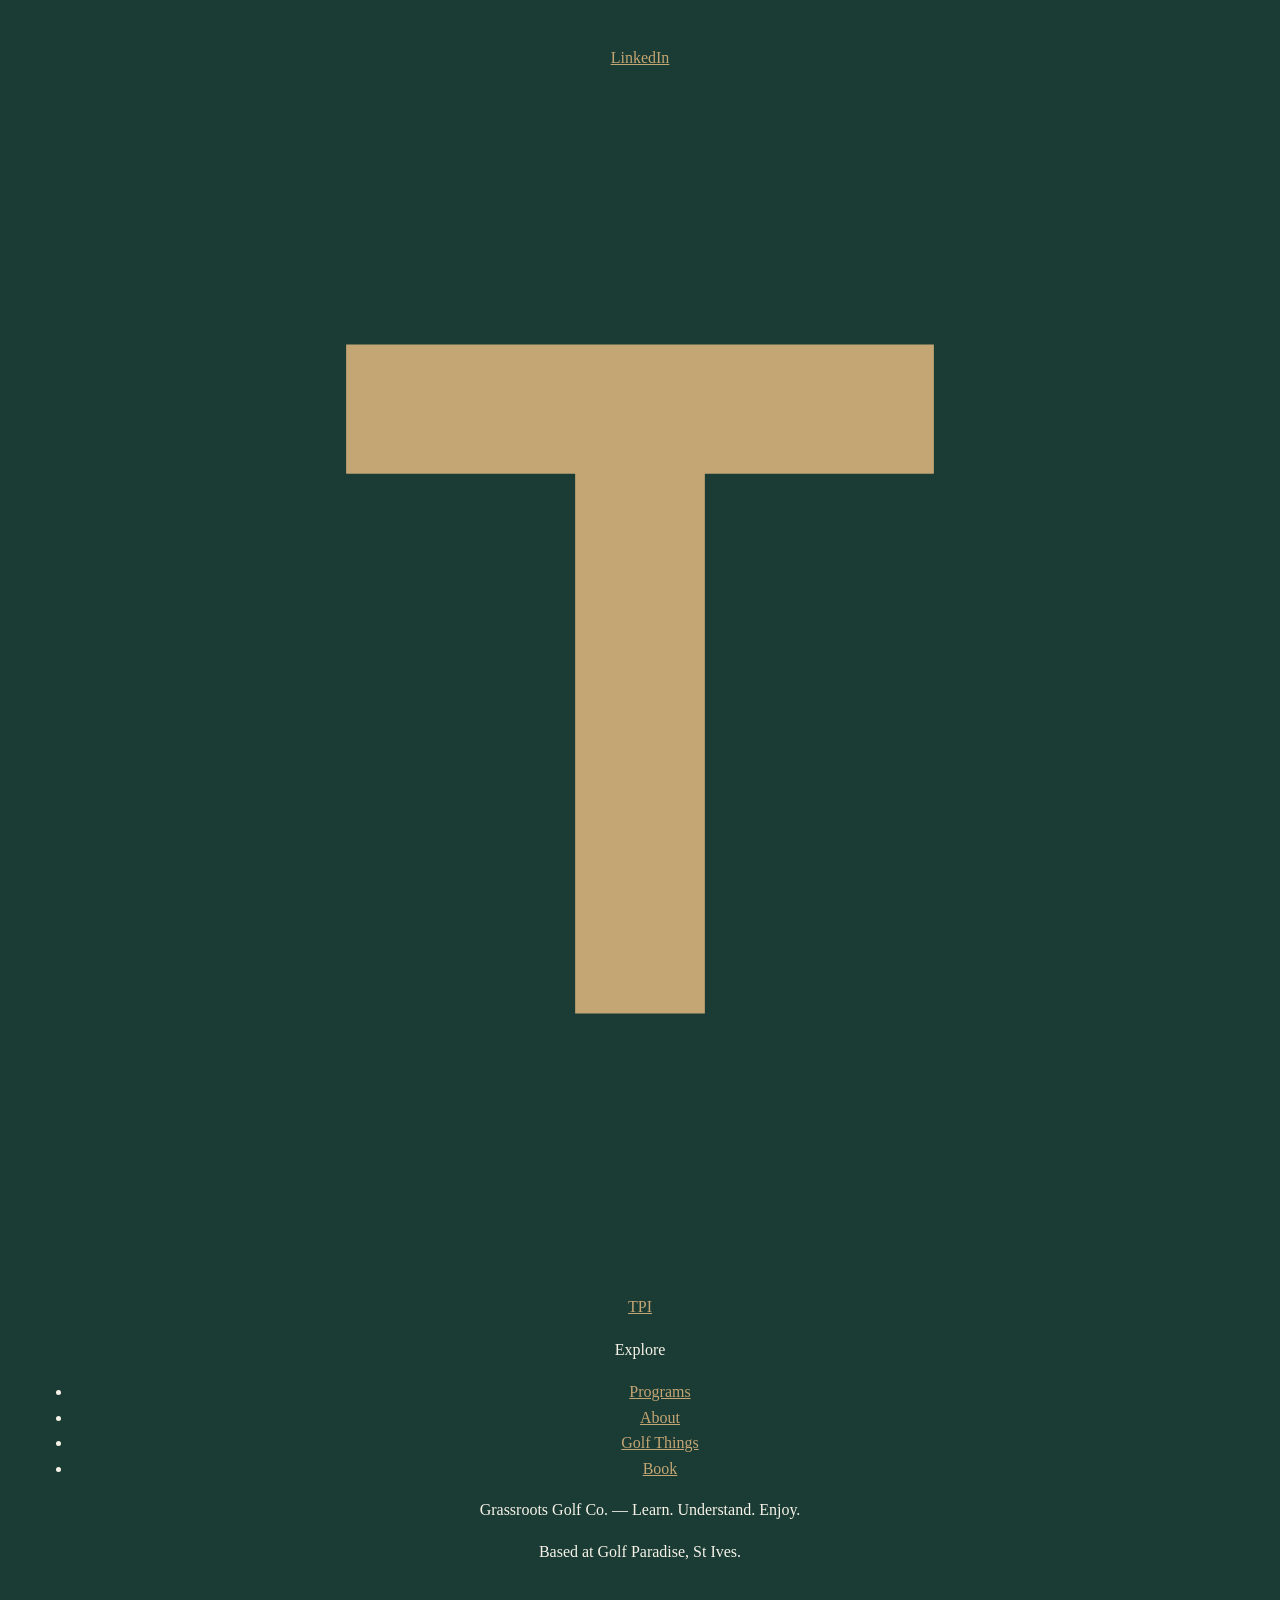
==== commit 9a4a72cf: "Polish website v2 publish set: Home, Programs, About and Book pages" ====
--- a/about.html
+++ b/about.html
@@ -5,63 +5,196 @@
   <meta name="viewport" content="width=device-width, initial-scale=1.0">
   <title>Our Philosophy | Grassroots Golf Co.</title>
   <meta name="description" content="Discover the Grassroots approach: learn about golf and yourself, use it in real situations and enjoy piecing it all together.">
+  <link rel="icon" href="Grassroots_Golf_LinkedIn_Logo_600x600.png">
+  <link rel="preconnect" href="https://fonts.googleapis.com">
+  <link rel="preconnect" href="https://fonts.gstatic.com" crossorigin>
+  <link href="https://fonts.googleapis.com/css2?family=Cormorant+Garamond:ital,wght@0,500;0,600;0,700;1,500&family=Source+Sans+3:ital,wght@0,400;0,500;0,600;0,700;1,400&display=swap" rel="stylesheet">
   <link rel="stylesheet" href="styles-v2.css">
+  
 </head>
 <body>
-  <header>
-    <nav aria-label="Primary">
-      <div class="logo"><img src="Grassroots_Golf_LinkedIn_Logo_600x600.png" alt="Grassroots Golf Co." width="48" height="48"></div>
-      <ul>
-        <li><a href="/">Home</a></li>
-        <li><a href="/programs.html">Programs</a></li>
-        <li><a href="/about.html">About</a></li>
-        <li><a href="/golf-things.html">Golf Things</a></li>
-        <li><a href="/book.html">Book</a></li>
-      </ul>
-    </nav>
+  <a class="skip" href="#main">Skip to content</a>
+  <header class="site-header">
+    <div class="header-inner">
+      <a class="logo" href="index.html">
+        <img src="Grassroots_Golf_LinkedIn_Logo_600x600.png" alt="" width="48" height="48">
+        <span>Grassroots Golf Co.</span>
+      </a>
+      <button class="nav-toggle" type="button" aria-expanded="false" aria-controls="site-nav" aria-label="Open menu">
+        <span class="nav-toggle-bar"></span>
+      </button>
+      <nav id="site-nav" aria-label="Primary">
+        <ul>
+          <li><a href="index.html">Home</a></li>
+          <li><a href="programs.html">Programs</a></li>
+          <li><a href="about.html" aria-current="page">About</a></li>
+          <li><a href="golf-things.html">Golf Things</a></li>
+          <li><a href="book.html">Book</a></li>
+        </ul>
+      </nav>
+    </div>
   </header>
 
-  <main>
-    <section>
-      <h1>The Grassroots idea</h1>
-      <p>A golfer is someone who can confidently enjoy golf anywhere.</p>
-      <p>Most golfers are taught how to swing. Very few are taught how to play golf. Grassroots is here to help fill that gap.</p>
-    </section>
-
-    <section>
-      <h2>How Grassroots started</h2>
-      <p>Tim grew up playing golf through juniors, cadets and lessons with PGA professionals. He learned plenty about technique, but still saw the same gap: golfers are taught how to swing, not how to play, score, understand and enjoy the game.</p>
-      <p>Grassroots Golf Co. gives beginners and everyday golfers a welcoming, practical way to feel more comfortable, capable and confident on the course.</p>
-      <p>Tim Chee — TPI Certified Level 1, TPI Level 2 Golf. National deliverer of MyGolf and Get Into Golf.</p>
-    </section>
-
-    <section>
-      <h2>Learn. Understand. Enjoy.</h2>
-      <p>Golf is more than learning to swing. Learn about the game and about yourself. Then put that into practice so it starts to make sense. And enjoy piecing it all together.</p>
-      <div class="cards">
-        <div class="card"><h3>Learn</h3><p>Golf is more than the swing. It’s knowledge, decisions and emotion too. Learn how a hole is designed, what your handicap means and what to expect. Then learn your own tendencies, what you can do and how you react.</p><p>Example: When the ball is above your feet, it tends to go left for a right-hander. That’s the knowledge.</p></div>
-        <div class="card"><h3>Understand</h3><p>Knowing something doesn’t mean you can use it. Understanding is knowing how and when to use what you’ve learned, for the shot in front of you and the golfer you are that day.</p><p>Example: The ball is above your feet and there’s trouble left. You know the slope will pull it left, so you adjust your aim. You’re not just knowing it any more. You’re using it.</p></div>
-        <div class="card"><h3>Enjoy</h3><p>Golf never goes exactly to plan. Your swing, body, confidence and results change day to day. That’s part of the game. Enjoyment comes from curiosity, better decisions and progress beyond the score.</p><p>That’s the game within the game. Learn. Understand. Enjoy. Repeat.</p></div>
-      </div>
-    </section>
-
-    <section>
-      <h2>Golf is mental. It is also emotional.</h2>
-      <p>Knowing the smart shot does not guarantee that you will play it.</p>
-      <p>You can know that aiming at the flag brings a bunker into play and still fire straight at it. You can know one bad hole doesn’t matter and still carry it to the next tee.</p>
-      <p>Learning your golf means learning how you react, what you expect and how you decide.</p>
-    </section>
-
-    <section>
-      <h2>Practical support for the whole golfer</h2>
-      <p>Grassroots works alongside PGA professionals, clubs and ranges. It doesn’t replace them. We help you connect your technique, knowledge, decisions and confidence to real situations on the course.</p>
-      <p>The purpose of Grassroots is to remove barriers to coaching. At Grassroots, we come to you. Physical base with easy access: Golf Paradise, 186 Mona Vale Road, St Ives NSW 2075. We also bring golf to your home, backyard, workplace, community or events.</p>
-      <a href="/programs.html" class="btn">See programs</a>
+  <main id="main">
+    <section class="section">
+      <div class="wrap">
+        <h1>The Grassroots idea</h1>
+        <p>A golfer is someone who can confidently enjoy golf anywhere.</p>
+        <p>Most golfers are taught how to swing. Very few are taught how to play golf. Grassroots is here to help fill that gap.</p>
+      </div>
+    </section>
+
+    <section class="section" style="padding-top:0">
+      <div class="wrap split wide">
+        <figure>
+          <img src="photos/tim-founder.jpg" width="1400" height="1050" alt="Tim Chee, founder of Grassroots Golf Co., smiling on a golf course.">
+        </figure>
+        <div>
+          <h2>How Grassroots started</h2>
+          <p>Tim grew up playing golf through juniors, cadets and lessons with PGA professionals. He learned plenty about technique, but still saw the same gap: golfers are taught how to swing, not how to play, score, understand and enjoy the game.</p>
+          <p>Grassroots Golf Co. gives beginners and everyday golfers a welcoming, practical way to feel more comfortable, capable and confident on the course.</p>
+          <p>Tim Chee — TPI Certified Level 1, TPI Level 2 Golf. National deliverer of MyGolf and Get Into Golf.</p>
+        </div>
+      </div>
+    </section>
+
+    <section class="band">
+      <div class="wrap">
+        <h2>Learn. Understand. Enjoy.</h2>
+        <p>Golf is more than learning to swing. Learn about the game and about yourself. Then put that into practice so it starts to make sense. And enjoy piecing it all together.</p>
+        <div class="cards">
+          <div class="card">
+            <svg class="card-icon" aria-hidden="true" xmlns="http://www.w3.org/2000/svg" viewBox="0 0 24 24" fill="none" stroke="currentColor" stroke-width="1.7" stroke-linecap="round" stroke-linejoin="round">
+  <path d="M12 6.2c-1.6-1-3.7-1.5-5.8-1.5-1.1 0-2 .2-2.7.4v11.4c.8-.3 1.7-.4 2.7-.4 2.1 0 4.2.5 5.8 1.5 1.6-1 3.7-1.5 5.8-1.5 1 0 1.9.1 2.7.4V5.1c-.8-.2-1.7-.4-2.7-.4-2.1 0-4.2.5-5.8 1.5z"/>
+  <path d="M12 6.2v11.4"/>
+</svg>
+            <h3>Learn</h3>
+            <p>Golf is more than the swing. It’s knowledge, decisions and emotion too. Learn how a hole is designed, what your handicap means and what to expect. Then learn your own tendencies, what you can do and how you react.</p>
+            <p>Example: When the ball is above your feet, it tends to go left for a right-hander. That’s the knowledge.</p>
+          </div>
+          <div class="card">
+            <svg class="card-icon" aria-hidden="true" xmlns="http://www.w3.org/2000/svg" viewBox="0 0 24 24" fill="none" stroke="currentColor" stroke-width="1.7" stroke-linecap="round" stroke-linejoin="round">
+  <path d="M3.6 12s3.2-5.4 8.4-5.4S20.4 12 20.4 12s-3.2 5.4-8.4 5.4S3.6 12 3.6 12z"/>
+  <circle cx="12" cy="12" r="2.35"/>
+</svg>
+            <h3>Understand</h3>
+            <p>Knowing something doesn’t mean you can use it. Understanding is knowing how and when to use what you’ve learned, for the shot in front of you and the golfer you are that day.</p>
+            <p>Example: The ball is above your feet and there’s trouble left. You know the slope will pull it left, so you adjust your aim. You’re not just knowing it any more. You’re using it.</p>
+          </div>
+          <div class="card">
+            <svg class="card-icon" aria-hidden="true" xmlns="http://www.w3.org/2000/svg" viewBox="0 0 24 24" fill="none" stroke="currentColor" stroke-width="1.7" stroke-linecap="round" stroke-linejoin="round">
+  <path d="M12 3.5v11.2"/>
+  <path d="M12 5.4s3.1 0 4.6 1.7c.7.8.9 1.9.2 2.4-.7.5-1.7-.1-2.2-1.1"/>
+  <path d="M8.2 20.4h7.6c.7 0 1.2-.5 1.2-1.2 0-2.3-2-4.2-4.5-4.2h-.6c-2.5 0-4.5 1.9-4.5 4.2 0 .7.5 1.2 1.2 1.2z"/>
+</svg>
+            <h3>Enjoy</h3>
+            <p>Golf never goes exactly to plan. Your swing, body, confidence and results change day to day. That’s part of the game. Enjoyment comes from curiosity, better decisions and progress beyond the score.</p>
+            <p>That’s the game within the game. Learn. Understand. Enjoy. Repeat.</p>
+          </div>
+        </div>
+      </div>
+    </section>
+
+    <section class="section">
+      <div class="wrap">
+        <h2>Golf is mental. It is also emotional.</h2>
+        <p>Knowing the smart shot does not guarantee that you will play it.</p>
+        <p>You can know that aiming at the flag brings a bunker into play and still fire straight at it. You can know one bad hole doesn’t matter and still carry it to the next tee.</p>
+        <p>Learning your golf means learning how you react, what you expect and how you decide.</p>
+      </div>
+    </section>
+
+    <section class="section" style="padding-top:0">
+      <div class="wrap">
+        <h2>Practical support for the whole golfer</h2>
+        <p>Grassroots works alongside PGA professionals, clubs and ranges. It doesn’t replace them. We help you connect your technique, knowledge, decisions and confidence to real situations on the course.</p>
+        <p>The purpose of Grassroots is to remove barriers to coaching. At Grassroots, we come to you. Physical base with easy access: Golf Paradise, 186 Mona Vale Road, St Ives NSW 2075. We also bring golf to your home, backyard, workplace, community or events.</p>
+        <a href="programs.html" class="btn primary">See programs</a>
+      </div>
+    </section>
+
+    <section class="section" style="padding-top:0">
+      <div class="wrap faq">
+        <h2>Questions we often hear</h2>
+        <details>
+          <summary>Do I need to be a beginner?</summary>
+          <p>No. We work with beginners, returning golfers, and people who already play but want more confidence and understanding on the course.</p>
+        </details>
+        <details>
+          <summary>Is this suitable if I get nervous on the course?</summary>
+          <p>Yes. A big part of what we do is helping golf feel less intimidating. The environment is practical, supportive and low pressure.</p>
+        </details>
+        <details>
+          <summary>Will we keep score?</summary>
+          <p>Only if it helps you. The focus is learning, confidence and enjoyment — not chasing a number.</p>
+        </details>
+        <details>
+          <summary>Do I need clubs?</summary>
+          <p>Bring them if you have them. If you don’t, mention it when you get in touch.</p>
+        </details>
+        <details>
+          <summary>How is this different from a normal golf lesson?</summary>
+          <p>The focus is comfortable playing: decisions, etiquette, expectations and real situations — not just the swing. We complement PGA professionals; we do not replace them.</p>
+        </details>
+        <details>
+          <summary>Can I come with a friend?</summary>
+          <p>Yes. Group Guided Golf is for groups of 3–4, and you are welcome to invite a friend. They should get in touch too, so their place can be accounted for.</p>
+        </details>
+        <details>
+          <summary>How long is a session?</summary>
+          <p>Sessions are 2 hours.</p>
+        </details>
+      </div>
     </section>
   </main>
-
-  <footer>
-    <p>Grassroots Golf Co. — Learn. Understand. Enjoy.</p>
+  <footer class="site-footer">
+    <div class="footer-grid">
+      <div>
+        <p class="tagline">Grassroots Golf Co. — Learn. Understand. Enjoy.</p>
+        <p>Helping beginners become golfers.</p>
+      </div>
+      <div>
+        <p class="footer-label">Visit</p>
+        <div class="contact-list">
+          <p>Golf Paradise<br>186 Mona Vale Road<br>St Ives NSW 2075</p>
+          <p><a href="tel:+61404706762">0404 706 762</a></p>
+          <p><a href="mailto:grassrootsgolfau@gmail.com">grassrootsgolfau@gmail.com</a></p>
+        </div>
+      </div>
+      <div>
+        <p class="footer-label">Follow</p>
+        <div class="social">
+          <a href="https://www.instagram.com/grassrootsgolfco/" target="_blank" rel="noopener noreferrer"><svg class="icon" aria-hidden="true" xmlns="http://www.w3.org/2000/svg" viewBox="0 0 24 24">
+  <rect x="2" y="2" width="20" height="20" rx="5.5" fill="currentColor"/>
+  <circle cx="12" cy="12" r="4.15" fill="none" stroke="var(--icon-fg, #FAF9F5)" stroke-width="1.7"/>
+  <circle cx="16.55" cy="7.45" r="1.05" fill="var(--icon-fg, #FAF9F5)"/>
+</svg> Instagram</a>
+          <a href="https://www.facebook.com/profile.php?id=61594531462794" target="_blank" rel="noopener noreferrer"><svg class="icon" aria-hidden="true" xmlns="http://www.w3.org/2000/svg" viewBox="0 0 24 24">
+  <circle cx="12" cy="12" r="10" fill="currentColor"/>
+  <path d="M13.35 19.2v-6.35h2.13l.32-2.47h-2.45V8.82c0-.72.2-1.2 1.23-1.2h1.31V5.4c-.23-.03-1.01-.1-1.92-.1-1.9 0-3.2 1.16-3.2 3.28v1.8H8.7v2.47h2.07V19.2h2.58z" fill="var(--icon-fg, #FAF9F5)"/>
+</svg> Facebook</a>
+          <a href="https://www.linkedin.com/company/grasroots-golf-co" target="_blank" rel="noopener noreferrer"><svg class="icon" aria-hidden="true" xmlns="http://www.w3.org/2000/svg" viewBox="0 0 24 24">
+  <rect x="2" y="2" width="20" height="20" rx="3.2" fill="currentColor"/>
+  <path d="M7.15 10.05h2.05v7.2H7.15v-7.2zm1.02-3.25c.7 0 1.27.55 1.27 1.24 0 .7-.57 1.26-1.27 1.26-.72 0-1.28-.56-1.28-1.26 0-.69.56-1.24 1.28-1.24zM11.1 10.05h1.97v.98h.03c.27-.52.95-1.07 1.95-1.07 2.09 0 2.47 1.38 2.47 3.17v4.12h-2.05v-3.65c0-.87-.31-1.46-1.09-1.46-.6 0-.95.4-1.11.79-.05.14-.07.33-.07.52v3.8H11.1v-7.2z" fill="var(--icon-fg, #FAF9F5)"/>
+</svg> LinkedIn</a>
+          <a href="https://www.mytpi.com/experts/775845" target="_blank" rel="noopener noreferrer"><svg class="icon" aria-hidden="true" xmlns="http://www.w3.org/2000/svg" viewBox="0 0 24 24">
+  <path d="M6.2 5.4h11.6v2.55h-4.52V18.6h-2.56V7.95H6.2V5.4z" fill="currentColor"/>
+</svg> TPI</a>
+        </div>
+        <p class="footer-label" style="margin-top:1.1rem">Explore</p>
+        <ul>
+          <li><a href="programs.html">Programs</a></li>
+          <li><a href="about.html">About</a></li>
+          <li><a href="golf-things.html">Golf Things</a></li>
+          <li><a href="book.html">Book</a></li>
+        </ul>
+      </div>
+    </div>
+    <div class="footer-base">
+      <p>Grassroots Golf Co. — Learn. Understand. Enjoy.</p>
+      <p>Based at Golf Paradise, St Ives.</p>
+    </div>
   </footer>
+  <script src="site.js"></script>
 </body>
-</html>+</html>
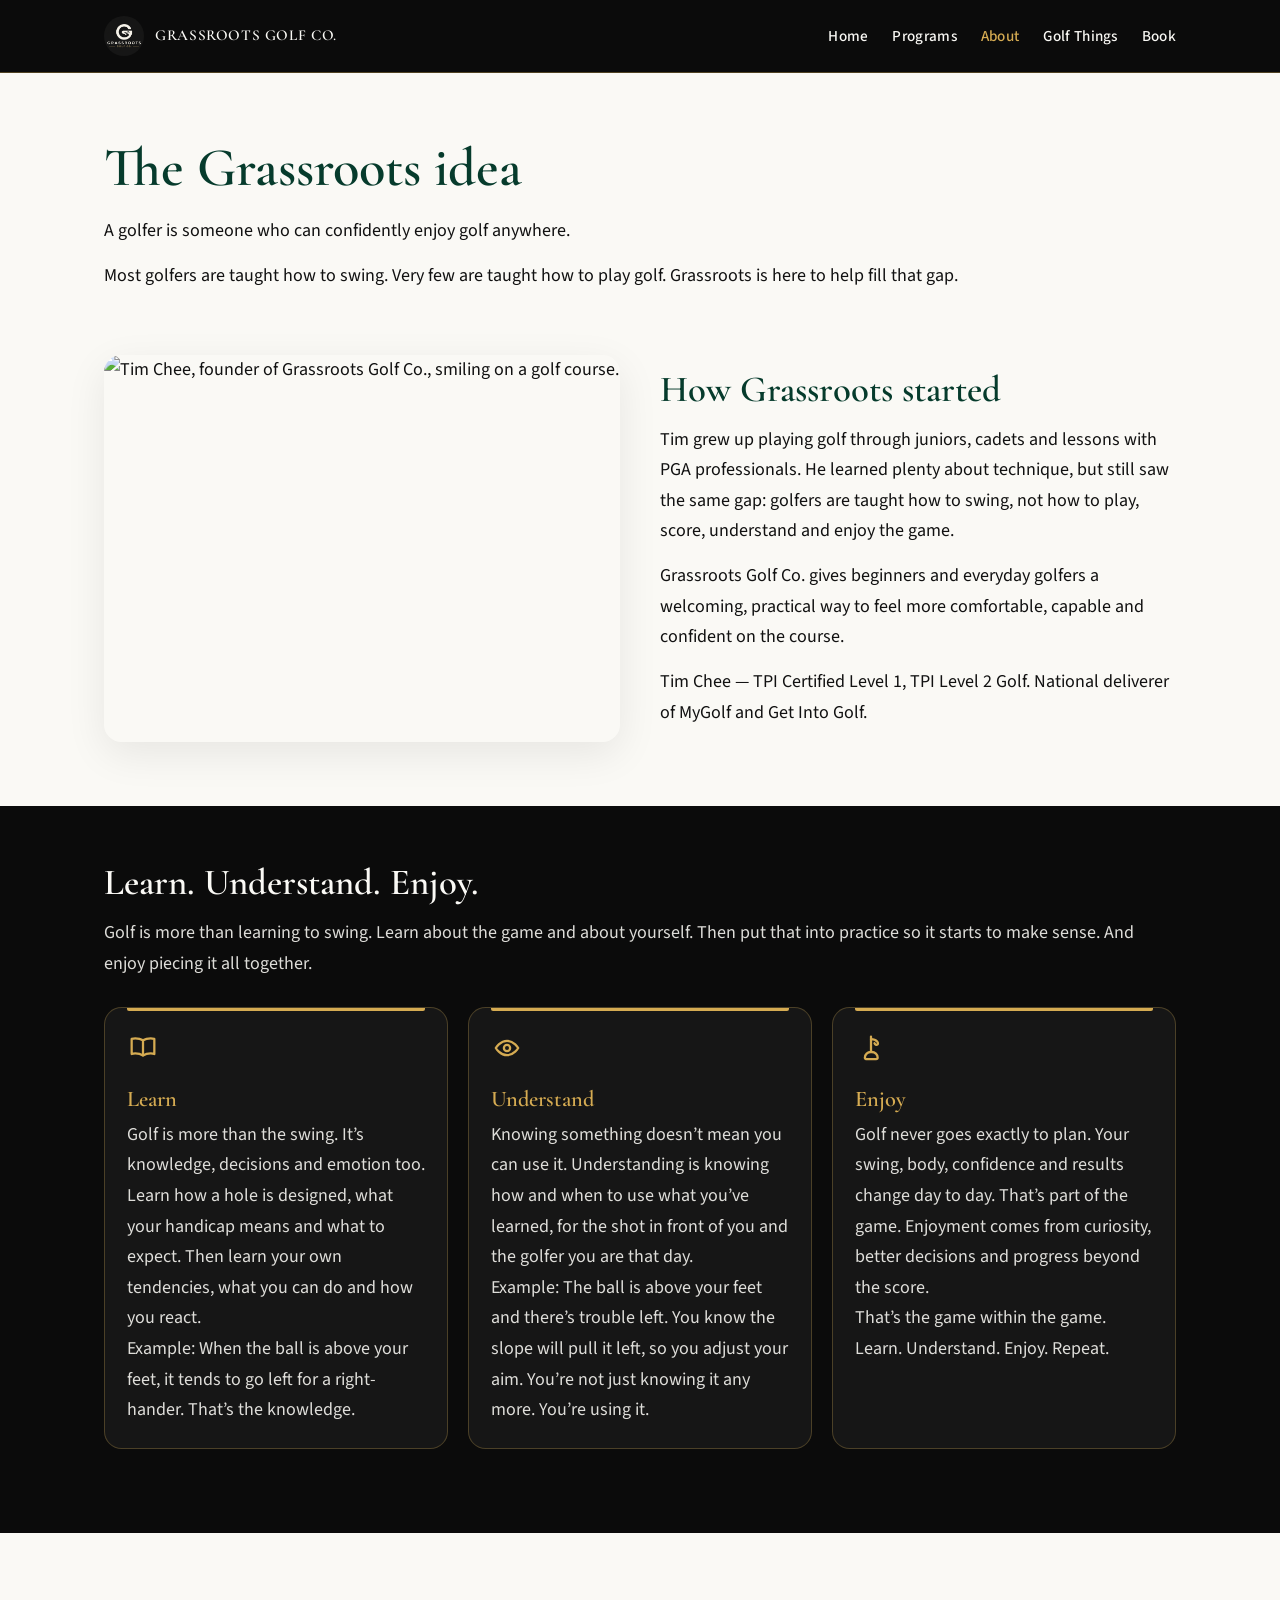
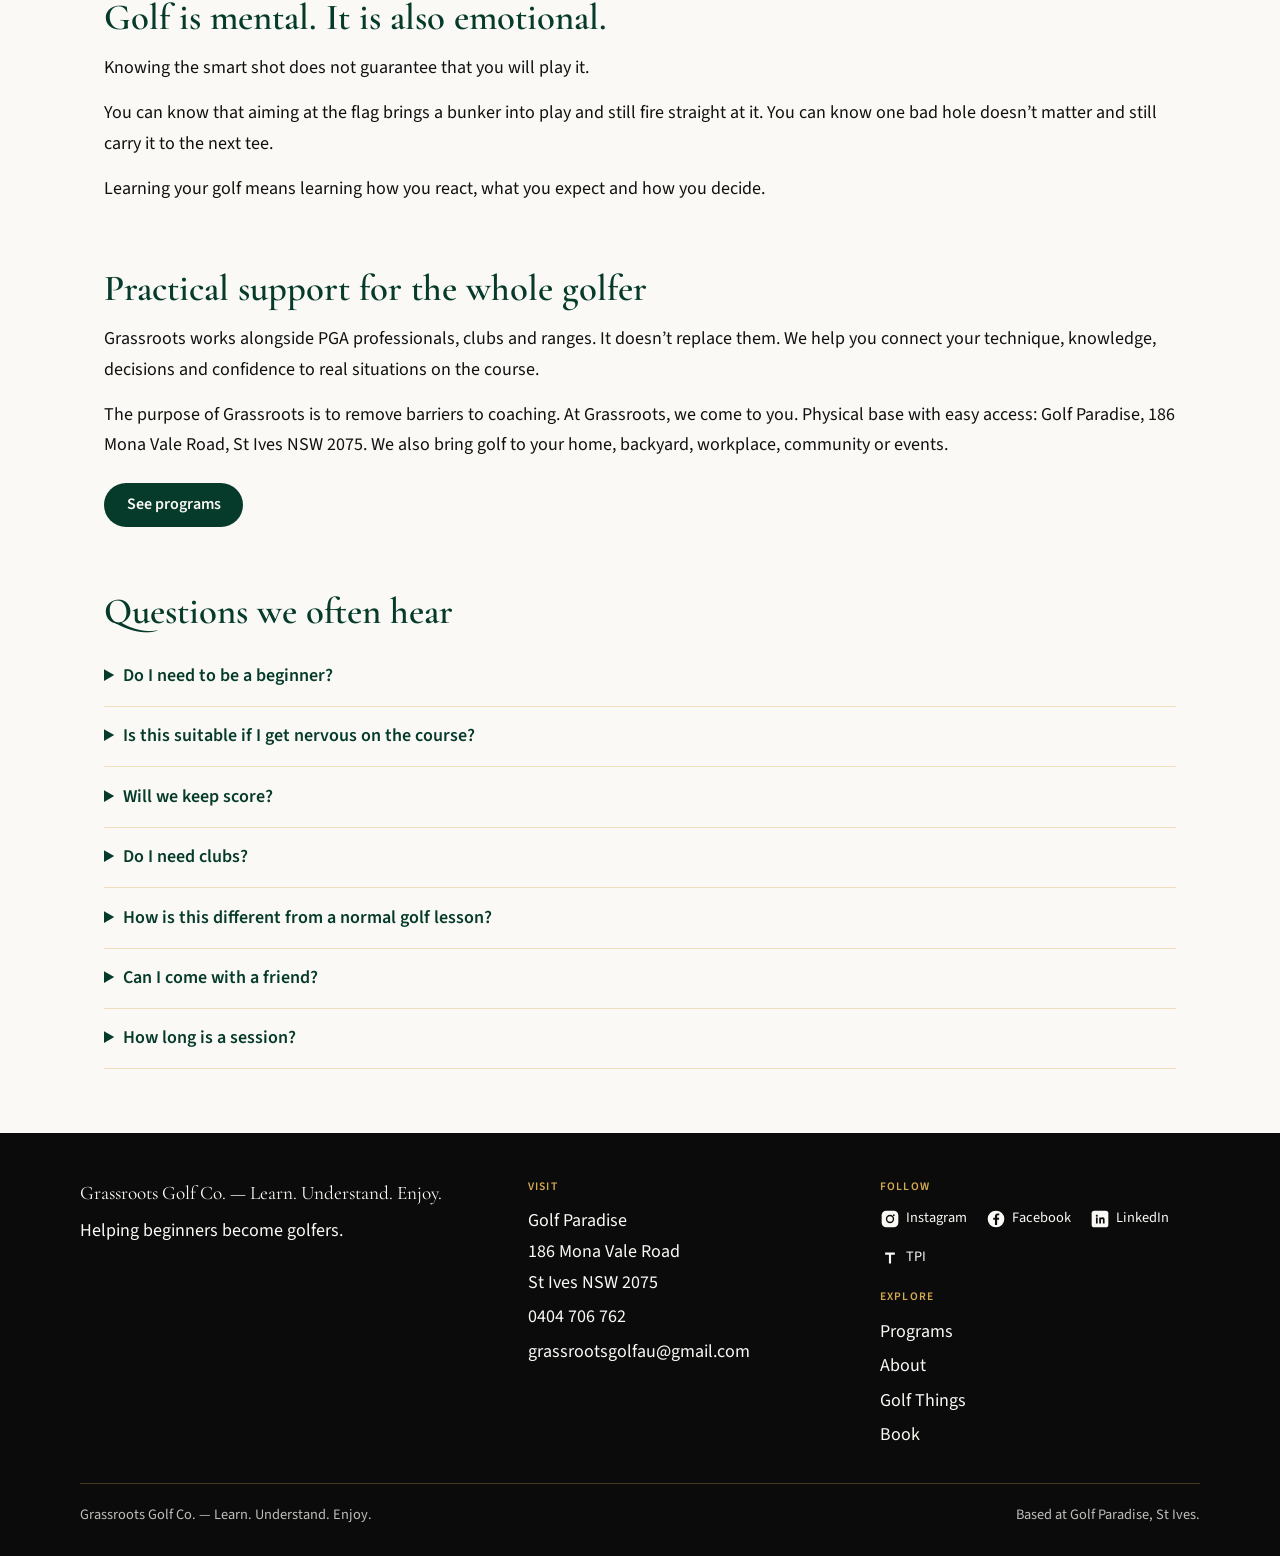
==== commit 3b934f83: "Point Home, Programs and About pages at web-sized photo assets" ====
--- a/about.html
+++ b/about.html
@@ -47,7 +47,7 @@
     <section class="section" style="padding-top:0">
       <div class="wrap split wide">
         <figure>
-          <img src="photos/tim-founder.jpg" width="1400" height="1050" alt="Tim Chee, founder of Grassroots Golf Co., smiling on a golf course.">
+          <img src="photos/tim-founder.svg" width="1400" height="1050" alt="Tim Chee, founder of Grassroots Golf Co., smiling on a golf course.">
         </figure>
         <div>
           <h2>How Grassroots started</h2>
--- a/styles-v2.css
+++ b/styles-v2.css
@@ -1,112 +1,621 @@
-/* Grassroots Golf v2 preview styles — deep green, warm cream, restrained gold */
+/* Grassroots Golf Co. — website v2
+   Palette matches the live site. Hierarchy: black > green > gold. */
+
 :root {
-  --green: #1a3c34;
-  --cream: #f7f3e9;
-  --gold: #c4a574;
-  --text: #1a3c34;
-}
-body {
-  font-family: Georgia, "Times New Roman", serif;
-  background: var(--cream);
-  color: var(--text);
-  line-height: 1.6;
+  --cream: #FAF9F5;
+  --cream-soft: #F1EEE6;
+  --ink: #0B0B0B;
+  --ink-soft: #161616;
+  --green: #063B2C;
+  --green-shade: #04281E;
+  --gold: #D5AB52;
+  --gold-soft: #E3C37A;
+  --black: #111111;
+  --black-muted: #333333;
+  --text: #111111;
+  --header-h: 4.5rem;
+  --shadow: 0 12px 40px rgba(11, 11, 11, 0.08);
+  --radius: 1.1rem;
+  --max: 70rem;
+  --font-body: "Source Sans 3", "Segoe UI", sans-serif;
+  --font-display: "Cormorant Garamond", Georgia, serif;
+  --icon-fg: #FAF9F5;
+}
+
+*,
+*::before,
+*::after {
+  box-sizing: border-box;
   margin: 0;
   padding: 0;
 }
-header {
-  background: var(--green);
-  color: var(--cream);
-  padding: 1rem 2rem;
-}
-nav ul {
+
+html {
+  scroll-behavior: smooth;
+}
+
+body {
+  font-family: var(--font-body);
+  font-size: 1.125rem;
+  line-height: 1.7;
+  color: var(--text);
+  background: var(--cream);
+  min-height: 100vh;
+}
+
+img {
+  max-width: 100%;
+  height: auto;
+  display: block;
+}
+
+a {
+  color: var(--green);
+}
+
+a:hover {
+  color: var(--ink);
+}
+
+.skip {
+  position: absolute;
+  left: 1rem;
+  top: -4rem;
+  background: var(--ink);
+  color: var(--cream);
+  padding: 0.5rem 0.8rem;
+  z-index: 200;
+}
+
+.skip:focus {
+  top: 0.75rem;
+}
+
+/* Header */
+.site-header {
+  position: sticky;
+  top: 0;
+  z-index: 100;
+  background: var(--ink);
+  color: var(--cream);
+  min-height: var(--header-h);
+  border-bottom: 1px solid rgba(213, 171, 82, 0.35);
+}
+
+.header-inner {
+  max-width: var(--max);
+  margin: 0 auto;
+  padding: 0 1.5rem;
+  min-height: var(--header-h);
+  display: flex;
+  align-items: center;
+  justify-content: space-between;
+  gap: 1rem;
+}
+
+.logo {
+  display: flex;
+  align-items: center;
+  gap: 0.7rem;
+  color: var(--cream);
+  text-decoration: none;
+  font-family: var(--font-display);
+  font-weight: 600;
+  letter-spacing: 0.04em;
+  text-transform: uppercase;
+  font-size: 0.95rem;
+}
+
+.logo:hover {
+  color: var(--gold-soft);
+}
+
+.logo img {
+  width: 2.5rem;
+  height: 2.5rem;
+  object-fit: cover;
+  border-radius: 50%;
+}
+
+.nav-toggle {
+  display: none;
+  width: 2.75rem;
+  height: 2.75rem;
+  border: 0;
+  background: var(--ink-soft);
+  cursor: pointer;
+  border-radius: 0.4rem;
+  position: relative;
+}
+
+.nav-toggle-bar,
+.nav-toggle-bar::before,
+.nav-toggle-bar::after {
+  display: block;
+  width: 1.15rem;
+  height: 2px;
+  background: var(--cream);
+  position: absolute;
+  left: 50%;
+  top: 50%;
+  transform: translate(-50%, -50%);
+}
+
+.nav-toggle-bar::before,
+.nav-toggle-bar::after {
+  content: "";
+}
+
+.nav-toggle-bar::before { transform: translate(-50%, calc(-50% - 5px)); }
+.nav-toggle-bar::after { transform: translate(-50%, calc(-50% + 5px)); }
+
+.nav-toggle[aria-expanded="true"] .nav-toggle-bar { background: transparent; }
+.nav-toggle[aria-expanded="true"] .nav-toggle-bar::before {
+  transform: translate(-50%, -50%) rotate(45deg);
+}
+.nav-toggle[aria-expanded="true"] .nav-toggle-bar::after {
+  transform: translate(-50%, -50%) rotate(-45deg);
+}
+
+#site-nav ul {
   list-style: none;
   display: flex;
+  align-items: center;
   gap: 1.5rem;
-  padding: 0;
-  margin: 0;
-}
-nav a {
+}
+
+#site-nav a {
   color: var(--cream);
   text-decoration: none;
-}
-nav a:hover {
+  font-size: 0.95rem;
+  font-weight: 500;
+  letter-spacing: 0.02em;
+}
+
+#site-nav a:hover,
+#site-nav a[aria-current="page"] {
   color: var(--gold);
 }
-.logo img {
-  vertical-align: middle;
-  margin-right: 1rem;
-}
+
+/* Layout */
 main {
-  max-width: 800px;
-  margin: 2rem auto;
+  overflow-x: hidden;
+}
+
+.wrap {
+  max-width: var(--max);
+  margin: 0 auto;
   padding: 0 1.5rem;
 }
-section {
-  margin-bottom: 3rem;
-}
-h1, h2 {
-  color: var(--green);
-  line-height: 1.2;
-}
+
+.section {
+  padding: 4rem 0;
+}
+
+.section-tight {
+  padding: 3rem 0;
+}
+
 .eyebrow {
   text-transform: uppercase;
-  letter-spacing: 0.05em;
-  font-size: 0.85rem;
+  letter-spacing: 0.12em;
+  font-size: 0.75rem;
+  font-weight: 600;
   color: var(--gold);
-}
+  margin-bottom: 0.6rem;
+}
+
+h1, h2, h3 {
+  font-family: var(--font-display);
+  font-weight: 600;
+  line-height: 1.15;
+  color: var(--green);
+}
+
+h1 { font-size: clamp(2.2rem, 4.5vw, 3.4rem); margin-bottom: 1rem; }
+h2 { font-size: clamp(1.7rem, 3vw, 2.3rem); margin-bottom: 0.85rem; }
+h3 { font-size: 1.4rem; margin-bottom: 0.5rem; }
+
+.lede,
+.section p {
+  margin-bottom: 0.9rem;
+}
+
+.section p:last-child,
+.card p:last-child {
+  margin-bottom: 0;
+}
+
+/* Buttons */
 .btn {
   display: inline-block;
-  padding: 0.75rem 1.5rem;
-  margin: 0.5rem 0.5rem 0.5rem 0;
+  padding: 0.7rem 1.35rem;
+  margin: 0.5rem 0.6rem 0 0;
   text-decoration: none;
-  border-radius: 4px;
-}
+  border-radius: 999px;
+  font-weight: 600;
+  font-size: 1rem;
+  border: 1px solid transparent;
+  line-height: 1.2;
+}
+
 .btn.primary {
   background: var(--green);
   color: var(--cream);
 }
+
+.btn.primary:hover {
+  background: var(--green-shade);
+  color: var(--cream);
+}
+
 .btn.secondary {
   background: transparent;
   color: var(--green);
-  border: 1px solid var(--green);
-}
+  border-color: var(--green);
+}
+
+.btn.secondary:hover {
+  border-color: var(--gold);
+  color: var(--ink);
+}
+
+.band .btn.secondary,
+.cta .btn.secondary {
+  color: var(--cream);
+  border-color: var(--gold);
+}
+
+.band .btn.secondary:hover,
+.cta .btn.secondary:hover {
+  color: var(--gold-soft);
+}
+
+.cta .btn.primary {
+  background: var(--gold);
+  color: var(--ink);
+}
+
+.cta .btn.primary:hover {
+  background: var(--gold-soft);
+  color: var(--ink);
+}
+
+/* Hero */
+.hero {
+  padding: 3.5rem 0 4rem;
+}
+
+.hero-grid {
+  display: grid;
+  grid-template-columns: 1.1fr 0.9fr;
+  gap: 3rem;
+  align-items: center;
+}
+
+.hero-photo {
+  border-radius: var(--radius);
+  overflow: hidden;
+  box-shadow: var(--shadow);
+  border: 1px solid rgba(213, 171, 82, 0.4);
+}
+
+.hero-photo img {
+  width: 100%;
+  height: 100%;
+  object-fit: cover;
+  aspect-ratio: 4 / 3;
+}
+
+/* Cards */
 .cards {
   display: grid;
-  grid-template-columns: repeat(auto-fit, minmax(220px, 1fr));
-  gap: 1.5rem;
-  margin: 1.5rem 0;
-}
+  grid-template-columns: repeat(3, 1fr);
+  gap: 1.25rem;
+  margin: 1.75rem 0;
+}
+
 .card {
-  background: white;
-  padding: 1.5rem;
-  border-left: 4px solid var(--gold);
-}
+  background: #fff;
+  padding: 1.5rem 1.35rem 1.4rem;
+  border-radius: var(--radius);
+  box-shadow: var(--shadow);
+  position: relative;
+}
+
+.card::before {
+  content: "";
+  position: absolute;
+  left: 1.35rem;
+  right: 1.35rem;
+  top: 0;
+  height: 3px;
+  background: var(--gold);
+  border-radius: 0 0 2px 2px;
+}
+
+.card-icon {
+  width: 2rem;
+  height: 2rem;
+  color: var(--green);
+  margin-bottom: 0.7rem;
+}
+
+/* Dark band */
+.band {
+  background: var(--ink);
+  color: var(--cream);
+  padding: 3.5rem 0;
+}
+
+.band h2,
+.band h3 {
+  color: var(--cream);
+}
+
+.band p {
+  color: rgba(250, 249, 245, 0.88);
+}
+
+.band .cards .card {
+  background: var(--ink-soft);
+  color: var(--cream);
+  box-shadow: none;
+  border: 1px solid rgba(213, 171, 82, 0.28);
+}
+
+.band .card h3 { color: var(--gold); }
+.band .card-icon { color: var(--gold); }
+
+/* Split media */
+.split {
+  display: grid;
+  grid-template-columns: 1fr 1fr;
+  gap: 2.5rem;
+  align-items: center;
+}
+
+.split img {
+  width: 100%;
+  border-radius: var(--radius);
+  object-fit: cover;
+  aspect-ratio: 4 / 5;
+  box-shadow: var(--shadow);
+}
+
+.split.wide img { aspect-ratio: 4 / 3; }
+
+/* Price */
+.price {
+  font-weight: 600;
+  color: var(--green);
+  margin: 0.75rem 0;
+}
+
+.program {
+  background: #fff;
+  border-radius: var(--radius);
+  padding: 2rem 1.75rem;
+  margin-bottom: 1.5rem;
+  box-shadow: var(--shadow);
+}
+
+.program .card-icon {
+  margin-bottom: 0.4rem;
+}
+
+.section ul,
+.section ol,
+.program ul,
+.program ol {
+  margin: 0.8rem 0 1rem 1.25rem;
+}
+
+.section li + li,
+.program li + li {
+  margin-top: 0.3rem;
+}
+
+/* Golf things */
 .things article {
-  margin-bottom: 1.5rem;
-  padding-bottom: 1rem;
-  border-bottom: 1px solid #e0d8c8;
-}
-footer {
-  background: var(--green);
-  color: var(--cream);
-  padding: 2rem;
+  margin-bottom: 1.25rem;
+  padding-bottom: 1.15rem;
+  border-bottom: 1px solid rgba(213, 171, 82, 0.35);
+}
+
+.things article:last-child {
+  border-bottom: 0;
+}
+
+.things h2 {
+  font-size: 1.45rem;
+  margin-bottom: 0.35rem;
+}
+
+/* CTA */
+.cta {
+  background: var(--ink);
+  color: var(--cream);
+  padding: 3.5rem 0;
   text-align: center;
-  margin-top: 4rem;
-}
-footer a {
-  color: var(--gold);
-}
+}
+
+.cta h2 { color: var(--cream); }
+.cta p { max-width: 38rem; margin-left: auto; margin-right: auto; }
+
+/* Forms */
 form label {
   display: block;
   margin: 1rem 0 0.25rem;
-}
-input, textarea {
+  font-weight: 500;
+}
+
+input,
+textarea,
+button.btn {
+  font: inherit;
+}
+
+input,
+textarea {
   width: 100%;
-  max-width: 400px;
-  padding: 0.5rem;
-  border: 1px solid var(--green);
-}
+  max-width: 36rem;
+  padding: 0.65rem 0.75rem;
+  border: 1px solid rgba(6, 59, 44, 0.35);
+  background: #fff;
+  border-radius: 0.4rem;
+  color: var(--text);
+}
+
+input:focus,
+textarea:focus {
+  outline: 2px solid var(--gold);
+  border-color: var(--green);
+}
+
+button.btn {
+  cursor: pointer;
+  border-style: solid;
+}
+
+.faq details {
+  border-bottom: 1px solid rgba(213, 171, 82, 0.35);
+  padding: 0.9rem 0;
+}
+
+.faq summary {
+  cursor: pointer;
+  font-weight: 600;
+  color: var(--green);
+}
+
+.faq details p {
+  margin-top: 0.5rem;
+}
+
+/* Footer */
+.site-footer {
+  background: var(--ink);
+  color: var(--cream);
+  padding: 2.75rem 1.5rem 1.75rem;
+  margin-top: 0;
+  --icon-fg: #0B0B0B;
+}
+
+.footer-grid {
+  max-width: var(--max);
+  margin: 0 auto;
+  display: grid;
+  grid-template-columns: 1.3fr 1fr 1fr;
+  gap: 2rem;
+  text-align: left;
+}
+
+.site-footer a {
+  color: var(--cream);
+  text-decoration: none;
+}
+
+.site-footer a:hover {
+  color: var(--gold);
+}
+
+.site-footer .tagline {
+  font-family: var(--font-display);
+  font-size: 1.2rem;
+  margin-bottom: 0.4rem;
+}
+
+.footer-label {
+  color: var(--gold);
+  text-transform: uppercase;
+  letter-spacing: 0.1em;
+  font-size: 0.72rem;
+  font-weight: 600;
+  margin-bottom: 0.6rem;
+}
+
+.site-footer ul {
+  list-style: none;
+}
+
+.site-footer li + li,
+.site-footer .contact-list p + p {
+  margin-top: 0.25rem;
+}
+
+.social {
+  display: flex;
+  flex-wrap: wrap;
+  gap: 0.9rem 1.15rem;
+  align-items: center;
+  margin-top: 0.35rem;
+}
+
+.social a,
+.social .social-item {
+  display: inline-flex;
+  align-items: center;
+  gap: 0.4rem;
+  color: var(--cream);
+  text-decoration: none;
+  font-size: 0.9rem;
+}
+
+.social svg {
+  width: 1.25rem;
+  height: 1.25rem;
+  flex: none;
+  color: var(--cream);
+}
+
+.footer-base {
+  max-width: var(--max);
+  margin: 2rem auto 0;
+  padding-top: 1.2rem;
+  border-top: 1px solid rgba(213, 171, 82, 0.28);
+  display: flex;
+  justify-content: space-between;
+  gap: 1rem;
+  font-size: 0.9rem;
+  color: rgba(250, 249, 245, 0.75);
+}
+
+@media (max-width: 860px) {
+  .hero-grid,
+  .split,
+  .cards,
+  .footer-grid {
+    grid-template-columns: 1fr;
+  }
+
+  .nav-toggle { display: block; }
+
+  #site-nav {
+    display: none;
+    position: absolute;
+    left: 0;
+    right: 0;
+    top: var(--header-h);
+    background: var(--ink);
+    padding: 0.5rem 1.5rem 1.25rem;
+    border-bottom: 1px solid rgba(213, 171, 82, 0.35);
+  }
+
+  body.nav-open #site-nav { display: block; }
+
+  #site-nav ul {
+    flex-direction: column;
+    align-items: flex-start;
+    gap: 0.85rem;
+  }
+
+  .hero-photo { order: -1; }
+  .footer-base { flex-direction: column; }
+}
+
 @media (max-width: 600px) {
-  nav ul { flex-direction: column; gap: 0.5rem; }
-  main { padding: 0 1rem; }
-}+  .section { padding: 3rem 0; }
+  .header-inner { padding: 0 1rem; }
+  .wrap { padding: 0 1rem; }
+}
